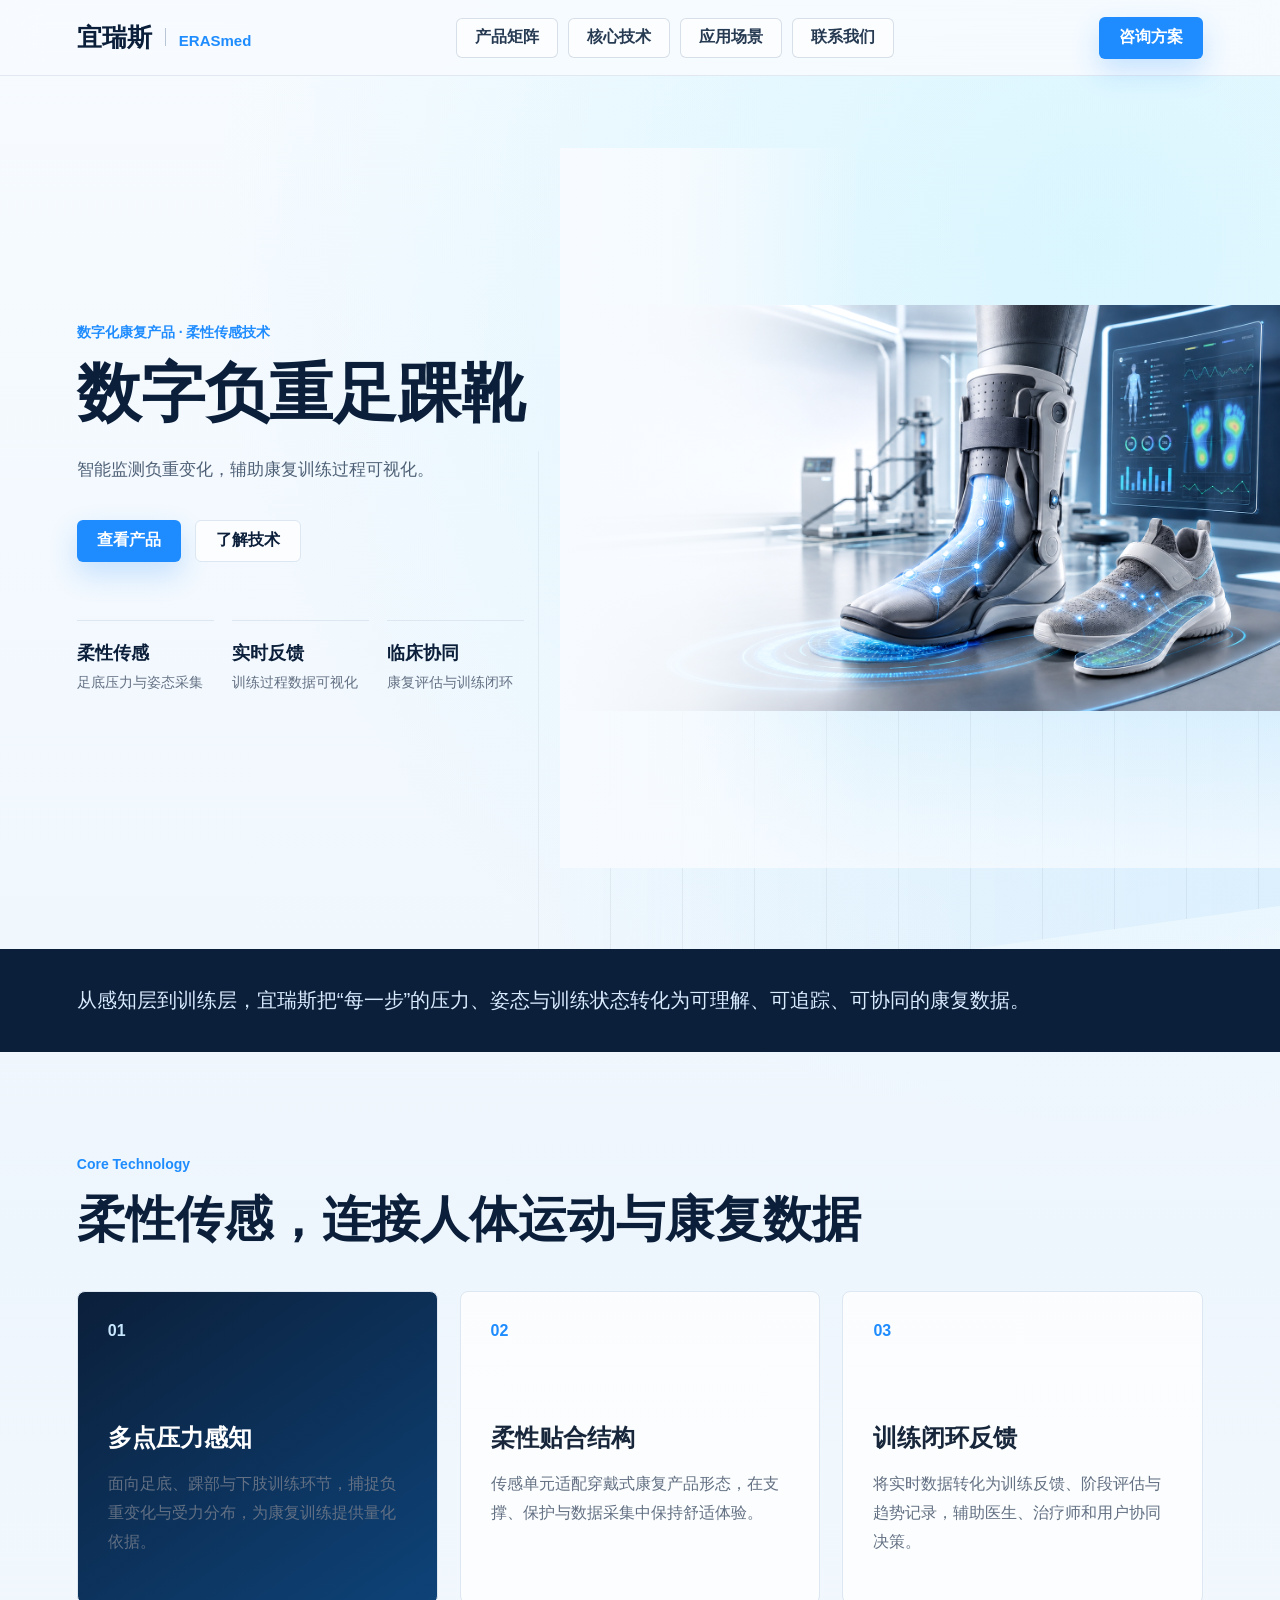
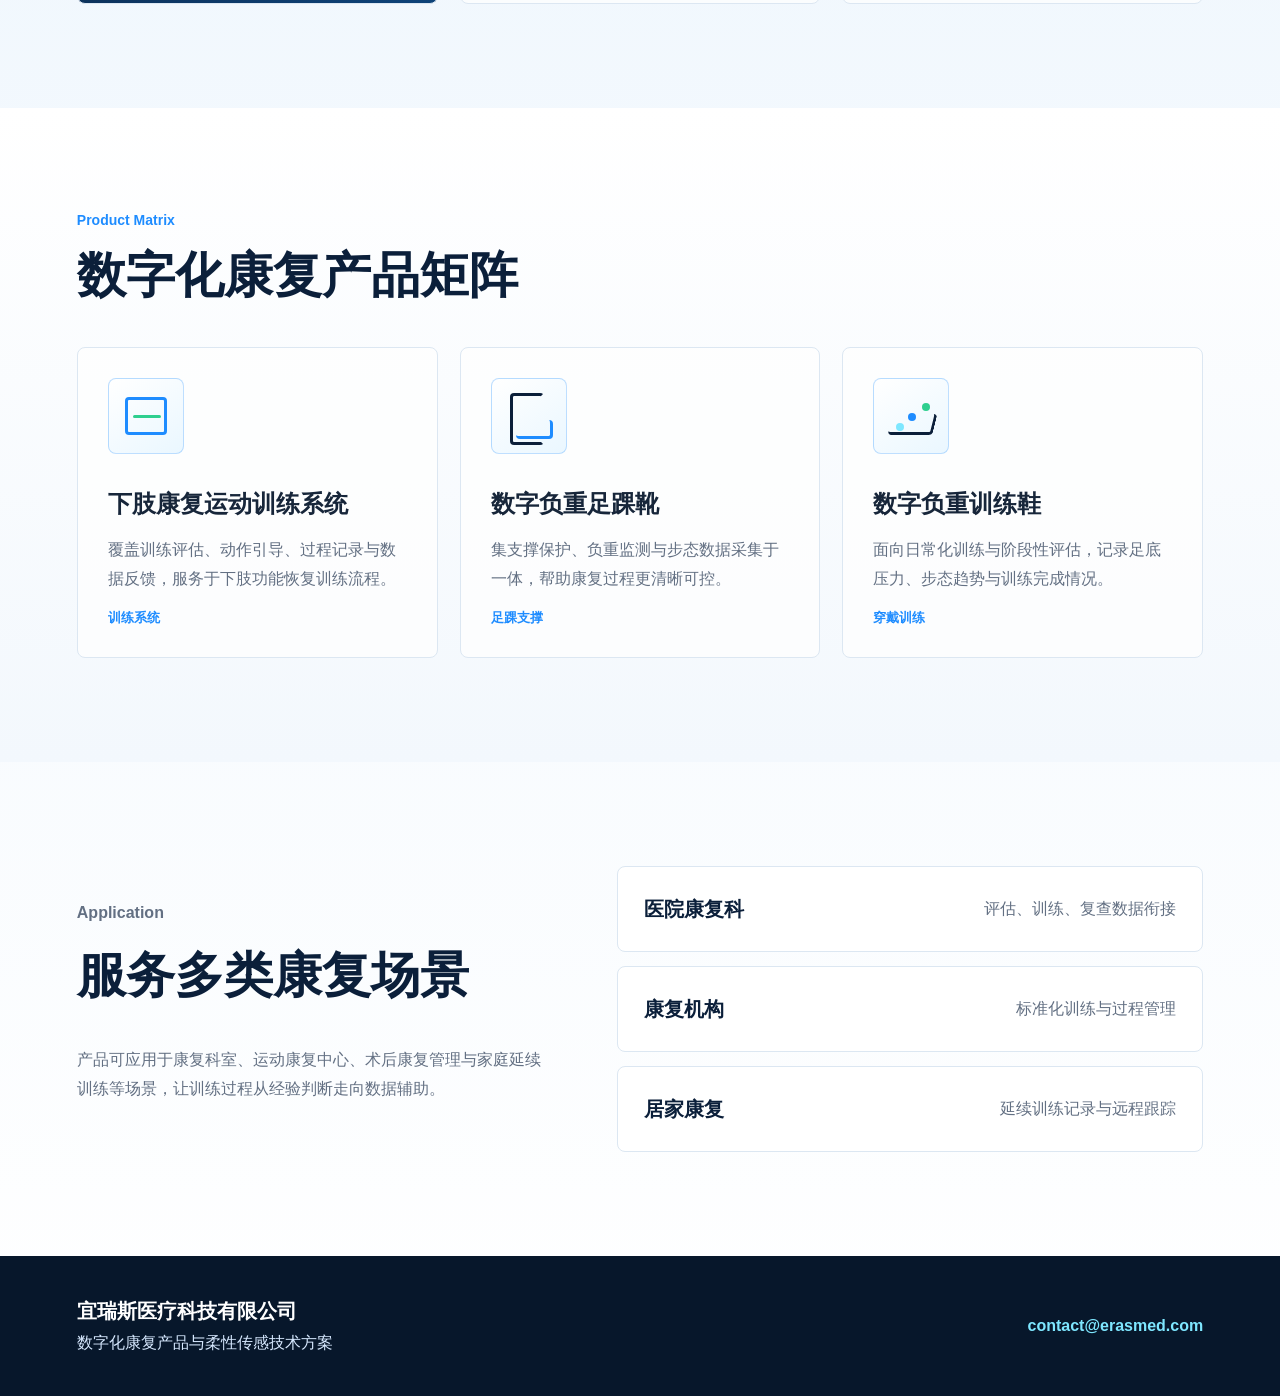
==== index.html @ c6cdb773 "Initial Yiruis website" ====
<!doctype html>
<html lang="zh-CN">
  <head>
    <meta charset="UTF-8" />
    <meta name="viewport" content="width=device-width, initial-scale=1.0" />
    <title>宜瑞斯医疗科技有限公司 | 数字化康复产品</title>
    <meta
      name="description"
      content="宜瑞斯医疗科技有限公司专注数字化康复产品，以柔性传感技术连接康复训练、负重监测与数据反馈。"
    />
    <link rel="icon" href="./assets/icon-mark.svg" />
    <link rel="stylesheet" href="./styles.css" />
  </head>
  <body>
    <header class="site-header">
      <a class="brand" href="./index.html" aria-label="宜瑞斯医疗科技有限公司">
        <span class="brand-cn">宜瑞斯</span>
        <span class="brand-divider"></span>
        <span class="brand-en">ERASmed</span>
      </a>
      <nav class="nav" aria-label="主导航">
        <a href="./products.html">产品矩阵</a>
        <a href="./technology.html">核心技术</a>
        <a href="./scenarios.html">应用场景</a>
        <a href="./contact.html">联系我们</a>
      </nav>
      <a class="header-action" href="./contact.html">咨询方案</a>
    </header>

    <main>
      <section class="hero">
        <div class="hero-copy">
          <p class="eyebrow">数字化康复产品 · 柔性传感技术</p>
          <h1>数字负重足踝靴</h1>
          <p class="hero-text">
            智能监测负重变化，辅助康复训练过程可视化。
          </p>
          <div class="hero-actions">
            <a class="primary-button" href="./products.html">查看产品</a>
            <a class="secondary-button" href="./technology.html">了解技术</a>
          </div>
          <div class="hero-metrics" aria-label="核心能力">
            <div>
              <strong>柔性传感</strong>
              <span>足底压力与姿态采集</span>
            </div>
            <div>
              <strong>实时反馈</strong>
              <span>训练过程数据可视化</span>
            </div>
            <div>
              <strong>临床协同</strong>
              <span>康复评估与训练闭环</span>
            </div>
          </div>
        </div>

        <div class="hero-visual product-hero" aria-label="数字负重足踝靴产品主图">
          <img src="./assets/product-hero.png" alt="数字负重足踝靴产品主图" />
        </div>
      </section>

      <section class="intro-band">
        <p>
          从感知层到训练层，宜瑞斯把“每一步”的压力、姿态与训练状态转化为可理解、可追踪、可协同的康复数据。
        </p>
      </section>

      <section class="section" id="technology">
        <div class="section-heading">
          <p class="eyebrow">Core Technology</p>
          <h2>柔性传感，连接人体运动与康复数据</h2>
        </div>
        <div class="tech-layout">
          <div class="tech-card primary-tech">
            <span class="card-index">01</span>
            <h3>多点压力感知</h3>
            <p>面向足底、踝部与下肢训练环节，捕捉负重变化与受力分布，为康复训练提供量化依据。</p>
          </div>
          <div class="tech-card">
            <span class="card-index">02</span>
            <h3>柔性贴合结构</h3>
            <p>传感单元适配穿戴式康复产品形态，在支撑、保护与数据采集中保持舒适体验。</p>
          </div>
          <div class="tech-card">
            <span class="card-index">03</span>
            <h3>训练闭环反馈</h3>
            <p>将实时数据转化为训练反馈、阶段评估与趋势记录，辅助医生、治疗师和用户协同决策。</p>
          </div>
        </div>
      </section>

      <section class="section products-section" id="products">
        <div class="section-heading">
          <p class="eyebrow">Product Matrix</p>
          <h2>数字化康复产品矩阵</h2>
        </div>
        <div class="product-grid">
          <article class="product-card">
            <div class="product-icon training"></div>
            <h3>下肢康复运动训练系统</h3>
            <p>覆盖训练评估、动作引导、过程记录与数据反馈，服务于下肢功能恢复训练流程。</p>
            <span>训练系统</span>
          </article>
          <article class="product-card">
            <div class="product-icon boot"></div>
            <h3>数字负重足踝靴</h3>
            <p>集支撑保护、负重监测与步态数据采集于一体，帮助康复过程更清晰可控。</p>
            <span>足踝支撑</span>
          </article>
          <article class="product-card">
            <div class="product-icon shoe"></div>
            <h3>数字负重训练鞋</h3>
            <p>面向日常化训练与阶段性评估，记录足底压力、步态趋势与训练完成情况。</p>
            <span>穿戴训练</span>
          </article>
        </div>
      </section>

      <section class="section scenarios" id="scenarios">
        <div class="scenario-copy">
          <p class="eyebrow">Application</p>
          <h2>服务多类康复场景</h2>
          <p>
            产品可应用于康复科室、运动康复中心、术后康复管理与家庭延续训练等场景，让训练过程从经验判断走向数据辅助。
          </p>
        </div>
        <div class="scenario-list">
          <div><strong>医院康复科</strong><span>评估、训练、复查数据衔接</span></div>
          <div><strong>康复机构</strong><span>标准化训练与过程管理</span></div>
          <div><strong>居家康复</strong><span>延续训练记录与远程跟踪</span></div>
        </div>
      </section>
    </main>

    <footer class="footer" id="contact">
      <div>
        <strong>宜瑞斯医疗科技有限公司</strong>
        <span>数字化康复产品与柔性传感技术方案</span>
      </div>
      <a href="mailto:contact@erasmed.com">contact@erasmed.com</a>
    </footer>
  </body>
</html>
---- styles.css ----
:root {
  --navy: #0b1f3a;
  --ink: #17263a;
  --muted: #637083;
  --blue: #1e8cff;
  --cyan: #7ee7ff;
  --green: #2ecf8f;
  --silver: #b8c5d6;
  --line: #dce7f2;
  --white: #f7fbff;
  --panel: rgba(255, 255, 255, 0.82);
}

* {
  box-sizing: border-box;
}

html {
  scroll-behavior: smooth;
  overflow-x: hidden;
}

body {
  margin: 0;
  color: var(--ink);
  background:
    radial-gradient(circle at 86% 8%, rgba(126, 231, 255, 0.24), transparent 30%),
    linear-gradient(180deg, #f7fbff 0%, #eef6fd 42%, #ffffff 100%);
  font-family:
    Inter, "HarmonyOS Sans SC", "PingFang SC", "Microsoft YaHei", Arial,
    sans-serif;
  overflow-x: hidden;
}

img {
  display: block;
  max-width: 100%;
}

a {
  color: inherit;
  text-decoration: none;
}

.site-header {
  position: sticky;
  top: 0;
  z-index: 10;
  display: flex;
  align-items: center;
  justify-content: space-between;
  min-height: 76px;
  padding: 0 6vw;
  border-bottom: 1px solid rgba(184, 197, 214, 0.34);
  background: rgba(247, 251, 255, 0.88);
  backdrop-filter: blur(18px);
}

.brand {
  display: inline-flex;
  align-items: baseline;
  gap: 13px;
  color: var(--navy);
  white-space: nowrap;
}

.brand-cn {
  font-size: 25px;
  font-weight: 800;
}

.brand-en {
  color: var(--blue);
  font-size: 15px;
  font-weight: 800;
  letter-spacing: 0;
}

.brand-divider {
  width: 1px;
  height: 18px;
  background: var(--silver);
}

.nav {
  display: flex;
  align-items: center;
  gap: 10px;
  color: #263a52;
  font-size: 16px;
  font-weight: 700;
}

.nav a {
  display: inline-flex;
  align-items: center;
  justify-content: center;
  min-height: 40px;
  padding: 0 18px;
  border: 1px solid rgba(184, 197, 214, 0.55);
  border-radius: 6px;
  background: rgba(255, 255, 255, 0.66);
  transition:
    color 0.18s ease,
    background 0.18s ease,
    border-color 0.18s ease,
    box-shadow 0.18s ease;
}

.nav a:hover {
  color: var(--blue);
  border-color: rgba(30, 140, 255, 0.42);
  background: rgba(232, 247, 255, 0.92);
  box-shadow: 0 10px 24px rgba(30, 140, 255, 0.12);
}

.nav a.active {
  color: #fff;
  border-color: var(--blue);
  background: var(--blue);
  box-shadow: 0 12px 26px rgba(30, 140, 255, 0.22);
}

.header-action,
.primary-button,
.secondary-button {
  display: inline-flex;
  align-items: center;
  justify-content: center;
  min-height: 42px;
  padding: 0 20px;
  border-radius: 6px;
  font-weight: 700;
}

.header-action,
.primary-button {
  color: #fff;
  background: var(--blue);
  box-shadow: 0 12px 28px rgba(30, 140, 255, 0.22);
}

.secondary-button {
  color: var(--navy);
  border: 1px solid var(--line);
  background: rgba(255, 255, 255, 0.72);
}

.hero {
  position: relative;
  display: grid;
  grid-template-columns: minmax(420px, 0.62fr) minmax(520px, 1fr);
  gap: 36px;
  min-height: calc(100vh - 76px);
  padding: 8vh 0 9vh 6vw;
  overflow: hidden;
}

.hero::before {
  content: "";
  position: absolute;
  inset: auto -10% 0 42%;
  height: 64%;
  background:
    linear-gradient(90deg, transparent, rgba(30, 140, 255, 0.08)),
    repeating-linear-gradient(
      90deg,
      rgba(11, 31, 58, 0.06) 0 1px,
      transparent 1px 72px
    );
  transform: skewY(-8deg);
}

.hero-copy {
  position: relative;
  z-index: 2;
  align-self: center;
  max-width: 760px;
}

.eyebrow {
  margin: 0 0 18px;
  color: var(--blue);
  font-size: 14px;
  font-weight: 800;
}

h1,
h2,
h3,
p {
  margin-top: 0;
}

h1 {
  margin-bottom: 26px;
  color: var(--navy);
  font-size: clamp(46px, 5vw, 72px);
  line-height: 1.04;
  letter-spacing: 0;
  white-space: nowrap;
}

.hero-text {
  max-width: 720px;
  color: #4e6076;
  font-size: clamp(17px, 1.35vw, 20px);
  line-height: 1.9;
  white-space: nowrap;
}

.hero-actions {
  display: flex;
  gap: 14px;
  margin-top: 34px;
}

.hero-metrics {
  display: grid;
  grid-template-columns: repeat(3, minmax(0, 1fr));
  gap: 18px;
  margin-top: 58px;
  max-width: 820px;
}

.hero-metrics div {
  padding: 20px 0 0;
  border-top: 1px solid var(--line);
}

.hero-metrics strong {
  display: block;
  margin-bottom: 8px;
  color: var(--navy);
  font-size: 18px;
}

.hero-metrics span {
  color: var(--muted);
  font-size: 14px;
}

.hero-visual {
  position: relative;
  z-index: 1;
  align-self: center;
  min-height: 620px;
}

.product-hero {
  height: min(68vw, 720px);
  min-height: 560px;
  overflow: hidden;
}

.product-hero img {
  width: 100%;
  height: 100%;
  object-fit: contain;
  object-position: center right;
  border-radius: 0;
  filter: saturate(1.02) contrast(1.02);
}

.product-hero::before {
  content: "";
  position: absolute;
  inset: 0 auto 0 -1px;
  z-index: 1;
  width: 42%;
  background: linear-gradient(90deg, #f7fbff 0%, rgba(247, 251, 255, 0.82) 44%, transparent 100%);
  pointer-events: none;
}

.product-hero::after {
  content: "";
  position: absolute;
  inset: auto 0 0 0;
  z-index: 1;
  height: 22%;
  background: linear-gradient(180deg, transparent, rgba(247, 251, 255, 0.72));
  pointer-events: none;
}

.intro-band {
  padding: 34px 6vw;
  color: #d9ebff;
  background: var(--navy);
}

.intro-band p {
  margin: 0;
  max-width: 1380px;
  font-size: clamp(20px, 1.6vw, 24px);
  line-height: 1.7;
  white-space: nowrap;
}

.section {
  padding: 104px 6vw;
}

.section-heading {
  max-width: 1120px;
  margin-bottom: 42px;
}

h2 {
  color: var(--navy);
  font-size: clamp(32px, 3.8vw, 52px);
  line-height: 1.22;
  letter-spacing: 0;
}

#technology .section-heading h2 {
  white-space: nowrap;
}

.tech-layout,
.product-grid {
  display: grid;
  grid-template-columns: repeat(3, minmax(0, 1fr));
  gap: 22px;
}

.tech-card,
.product-card {
  min-height: 300px;
  padding: 30px;
  border: 1px solid var(--line);
  border-radius: 8px;
  background: rgba(255, 255, 255, 0.74);
}

.primary-tech {
  color: #fff;
  background:
    linear-gradient(145deg, rgba(11, 31, 58, 0.96), rgba(14, 70, 126, 0.92)),
    var(--navy);
}

.card-index {
  display: block;
  margin-bottom: 82px;
  color: var(--blue);
  font-weight: 900;
}

.primary-tech .card-index,
.primary-tech p {
  color: #c8e8ff;
}

.tech-card h3,
.product-card h3 {
  margin-bottom: 16px;
  color: inherit;
  font-size: 24px;
}

.tech-card p,
.product-card p,
.scenario-copy p {
  color: var(--muted);
  font-size: 16px;
  line-height: 1.8;
}

.primary-tech h3 {
  color: #fff;
}

.products-section {
  background: linear-gradient(180deg, #ffffff 0%, #f3f8fd 100%);
}

.product-card {
  display: flex;
  flex-direction: column;
}

.product-card > span {
  margin-top: auto;
  color: var(--blue);
  font-size: 13px;
  font-weight: 800;
}

.product-icon {
  position: relative;
  width: 76px;
  height: 76px;
  margin-bottom: 34px;
  border: 1px solid rgba(30, 140, 255, 0.28);
  border-radius: 8px;
  background: linear-gradient(145deg, #fff, #eaf7ff);
}

.product-icon::before,
.product-icon::after {
  content: "";
  position: absolute;
  border-radius: 4px;
}

.training::before {
  inset: 18px 16px;
  border: 3px solid var(--blue);
}

.training::after {
  width: 28px;
  height: 3px;
  left: 24px;
  top: 36px;
  background: var(--green);
}

.boot::before {
  width: 28px;
  height: 46px;
  left: 18px;
  top: 14px;
  border: 3px solid var(--navy);
  border-right-color: transparent;
}

.boot::after {
  width: 34px;
  height: 16px;
  left: 24px;
  bottom: 14px;
  border-bottom: 3px solid var(--blue);
  border-right: 3px solid var(--blue);
}

.shoe::before {
  width: 42px;
  height: 18px;
  left: 16px;
  bottom: 18px;
  border-bottom: 3px solid var(--navy);
  border-right: 3px solid var(--navy);
  transform: skewX(-14deg);
}

.shoe::after {
  width: 8px;
  height: 8px;
  left: 48px;
  top: 24px;
  background: var(--green);
  box-shadow: -14px 10px 0 var(--blue), -26px 20px 0 var(--cyan);
}

.scenarios {
  display: grid;
  grid-template-columns: minmax(0, 0.8fr) minmax(360px, 1fr);
  gap: 72px;
  align-items: center;
}

.scenario-list {
  display: grid;
  gap: 14px;
}

.scenario-list div {
  display: flex;
  align-items: center;
  justify-content: space-between;
  gap: 20px;
  min-height: 86px;
  padding: 0 26px;
  border: 1px solid var(--line);
  border-radius: 8px;
  background: #fff;
}

.scenario-list strong {
  color: var(--navy);
  font-size: 20px;
}

.scenario-list span {
  color: var(--muted);
}

.footer {
  display: flex;
  align-items: center;
  justify-content: space-between;
  gap: 24px;
  padding: 42px 6vw;
  color: #d7e9ff;
  background: #07172b;
}

.footer strong,
.footer span {
  display: block;
}

.footer strong {
  margin-bottom: 8px;
  color: #fff;
  font-size: 20px;
}

.footer a {
  color: var(--cyan);
  font-weight: 800;
}

.page-hero {
  padding: 132px 6vw 92px;
  background:
    linear-gradient(90deg, rgba(247, 251, 255, 0.98) 0%, rgba(231, 248, 255, 0.9) 58%, rgba(247, 251, 255, 0.78) 100%),
    url("./assets/product-hero.png") center right / cover no-repeat;
}

.page-hero h1 {
  max-width: 1280px;
  font-size: clamp(42px, 4.4vw, 64px);
  white-space: nowrap;
}

.page-hero p:not(.eyebrow) {
  max-width: 1220px;
  color: #4e6076;
  font-size: clamp(17px, 1.35vw, 20px);
  line-height: 1.9;
  white-space: nowrap;
}

.split-section {
  display: grid;
  grid-template-columns: minmax(0, 0.9fr) minmax(360px, 0.7fr);
  gap: 64px;
  align-items: center;
}

.large-copy {
  max-width: 860px;
  color: var(--muted);
  font-size: 18px;
  line-height: 1.9;
}

.spec-panel {
  display: grid;
  gap: 12px;
  padding: 24px;
  border: 1px solid var(--line);
  border-radius: 8px;
  background: rgba(255, 255, 255, 0.78);
  box-shadow: 0 26px 70px rgba(11, 31, 58, 0.08);
}

.spec-panel div {
  display: flex;
  align-items: center;
  justify-content: space-between;
  gap: 18px;
  min-height: 72px;
  padding: 0 18px;
  border-radius: 6px;
  background: #f7fbff;
}

.spec-panel span,
.contact-card span {
  color: var(--muted);
  font-size: 14px;
}

.spec-panel strong {
  color: var(--navy);
}

.detail-grid,
.scenario-page-grid {
  display: grid;
  grid-template-columns: repeat(4, minmax(0, 1fr));
  gap: 22px;
}

.detail-grid article,
.scenario-page-grid article {
  min-height: 310px;
  padding: 30px;
  border: 1px solid var(--line);
  border-radius: 8px;
  background: rgba(255, 255, 255, 0.78);
}

.detail-grid h3 {
  color: var(--navy);
  font-size: 26px;
}

.detail-grid p,
.scenario-page-grid p,
.product-detail-list p,
.contact-note p {
  color: var(--muted);
  font-size: 16px;
  line-height: 1.85;
}

.product-page-hero {
  min-height: 530px;
  background:
    linear-gradient(
      90deg,
      rgba(247, 251, 255, 0.98) 0%,
      rgba(247, 251, 255, 0.96) 28%,
      rgba(247, 251, 255, 0.82) 46%,
      rgba(247, 251, 255, 0.48) 68%,
      rgba(247, 251, 255, 0.14) 100%
    ),
    url("./assets/product-hero.png") center right / contain no-repeat;
}

.product-detail-list {
  display: grid;
  gap: 18px;
}

.product-detail-list article {
  display: grid;
  grid-template-columns: minmax(260px, 0.42fr) minmax(0, 1fr);
  gap: 34px;
  align-items: start;
  padding: 34px;
  border: 1px solid var(--line);
  border-radius: 8px;
  background: rgba(255, 255, 255, 0.82);
}

.product-media {
  display: grid;
  place-items: center;
  min-height: 280px;
  overflow: hidden;
  border-radius: 8px;
  background:
    radial-gradient(circle at 72% 18%, rgba(126, 231, 255, 0.16), transparent 36%),
    linear-gradient(145deg, rgba(255, 255, 255, 0.64), rgba(237, 248, 255, 0.62));
  box-shadow: inset 0 0 0 1px rgba(220, 231, 242, 0.46);
}

.product-media img {
  width: 100%;
  height: 280px;
  object-fit: cover;
  object-position: center;
  padding: 0;
  mix-blend-mode: multiply;
}

.product-detail-list article:first-child .product-media img {
  object-fit: cover;
  padding: 0;
  mix-blend-mode: multiply;
}

.product-detail-list article:nth-child(2) .product-media img,
.product-detail-list article:nth-child(3) .product-media img {
  filter: saturate(1.02) contrast(0.98);
}

.product-detail-list h2 {
  margin-bottom: 12px;
  font-size: clamp(28px, 3vw, 42px);
  white-space: nowrap;
}

.scenario-page-grid article {
  position: relative;
  overflow: hidden;
}

.scenario-page-grid article::after {
  content: "";
  position: absolute;
  right: -42px;
  bottom: -42px;
  width: 138px;
  height: 138px;
  border: 1px solid rgba(30, 140, 255, 0.22);
  border-radius: 50%;
}

.scenario-page-grid h2 {
  font-size: clamp(28px, 3vw, 40px);
  white-space: nowrap;
}

.contact-hero {
  background:
    linear-gradient(90deg, rgba(247, 251, 255, 0.98) 0%, rgba(232, 248, 255, 0.94) 100%);
}

.contact-layout {
  display: grid;
  grid-template-columns: minmax(260px, 0.6fr) minmax(260px, 0.8fr);
  gap: 20px;
}

.contact-card,
.contact-note {
  padding: 30px;
  border: 1px solid var(--line);
  border-radius: 8px;
  background: rgba(255, 255, 255, 0.82);
}

.contact-card {
  min-height: 160px;
}

.contact-card a,
.contact-card strong {
  display: block;
  margin-top: 18px;
  color: var(--navy);
  font-size: 24px;
  font-weight: 800;
}

.contact-note {
  grid-column: 1 / -1;
  color: var(--navy);
  background: linear-gradient(135deg, rgba(11, 31, 58, 0.96), rgba(15, 79, 140, 0.92));
}

.contact-note h2,
.contact-note p {
  color: #fff;
}

.contact-note h2 {
  white-space: nowrap;
}

.contact-note p {
  max-width: 860px;
  color: #c8e8ff;
}

@media (max-width: 980px) {
  .site-header {
    align-items: flex-start;
    flex-direction: column;
    gap: 16px;
    padding: 18px 5vw;
    overflow: hidden;
  }

  .nav {
    width: 100%;
    gap: 18px;
    flex-wrap: nowrap;
    overflow-x: auto;
    padding-bottom: 4px;
  }

  .nav a {
    flex: 0 0 auto;
    white-space: nowrap;
  }

  .header-action {
    display: none;
  }

  .hero,
  .scenarios {
    grid-template-columns: 1fr;
  }

  .hero {
    min-height: auto;
    padding: 66px 5vw 72px;
  }

  .hero-visual {
    min-height: 0;
  }

  .product-hero {
    height: 56vw;
    min-height: 380px;
    border-radius: 8px;
  }

  .tech-layout,
  .product-grid,
  .hero-metrics,
  .detail-grid,
  .scenario-page-grid,
  .split-section,
  .contact-layout {
    grid-template-columns: 1fr;
  }

  .product-detail-list article {
    grid-template-columns: 1fr;
  }

  .page-hero,
  .product-page-hero {
    min-height: auto;
    padding: 76px 5vw 64px;
    background:
      linear-gradient(90deg, rgba(247, 251, 255, 0.98) 0%, rgba(232, 248, 255, 0.9) 100%),
      url("./assets/product-hero.png") center right / cover no-repeat;
  }

  .page-hero h1 {
    max-width: 100%;
    font-size: clamp(34px, 8.8vw, 46px);
    line-height: 1.16;
    white-space: normal;
    overflow-wrap: anywhere;
  }

  .page-hero p:not(.eyebrow) {
    max-width: 100%;
    font-size: 16px;
    white-space: normal;
  }

  .product-media {
    min-height: 240px;
  }

  .product-media img,
  .product-detail-list article:first-child .product-media img {
    height: 240px;
    object-fit: contain;
  }

  .contact-note {
    grid-column: auto;
  }

  #technology .section-heading h2 {
    white-space: normal;
  }

  .page-hero h1,
  .product-detail-list h2,
  .scenario-page-grid h2,
  .contact-note h2 {
    white-space: normal;
  }
}

@media (max-width: 620px) {
  .brand-cn {
    font-size: 22px;
  }

  .hero-text {
    font-size: 17px;
    white-space: normal;
  }

  .nav {
    gap: 8px;
    max-width: 100%;
  }

  .nav a {
    min-height: 36px;
    padding: 0 10px;
    font-size: 14px;
  }

  .page-hero h1 {
    font-size: clamp(28px, 7.4vw, 34px);
    max-width: calc(100vw - 10vw);
  }

  .page-hero p:not(.eyebrow) {
    max-width: calc(100vw - 10vw);
  }

  .page-hero p:not(.eyebrow) {
    white-space: normal;
  }

  .hero-actions {
    flex-direction: column;
  }

  .hero-visual {
    min-height: 0;
  }

  .product-hero {
    height: 72vw;
    min-height: 300px;
  }

  .intro-band p {
    font-size: 20px;
    white-space: normal;
  }

  .section {
    padding: 72px 5vw;
  }

  .scenario-list div,
  .footer {
    align-items: flex-start;
    flex-direction: column;
  }
}
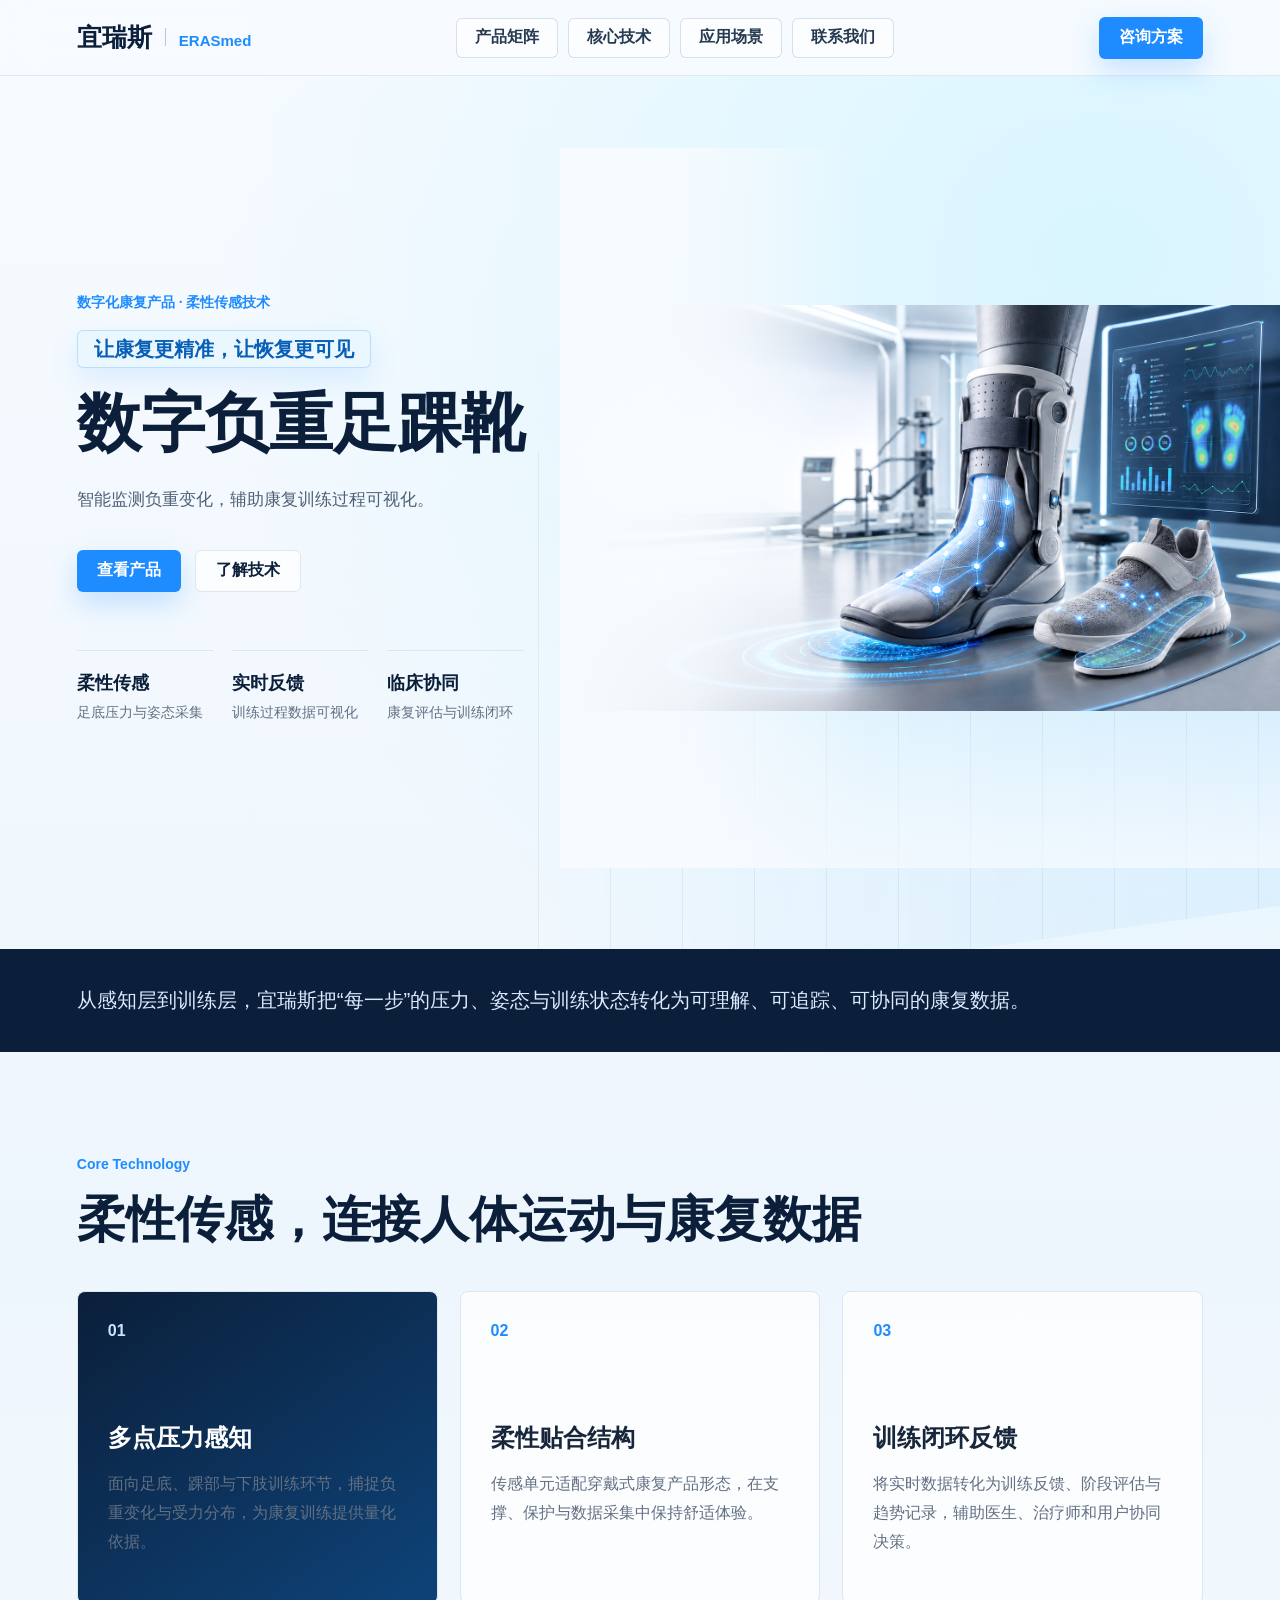
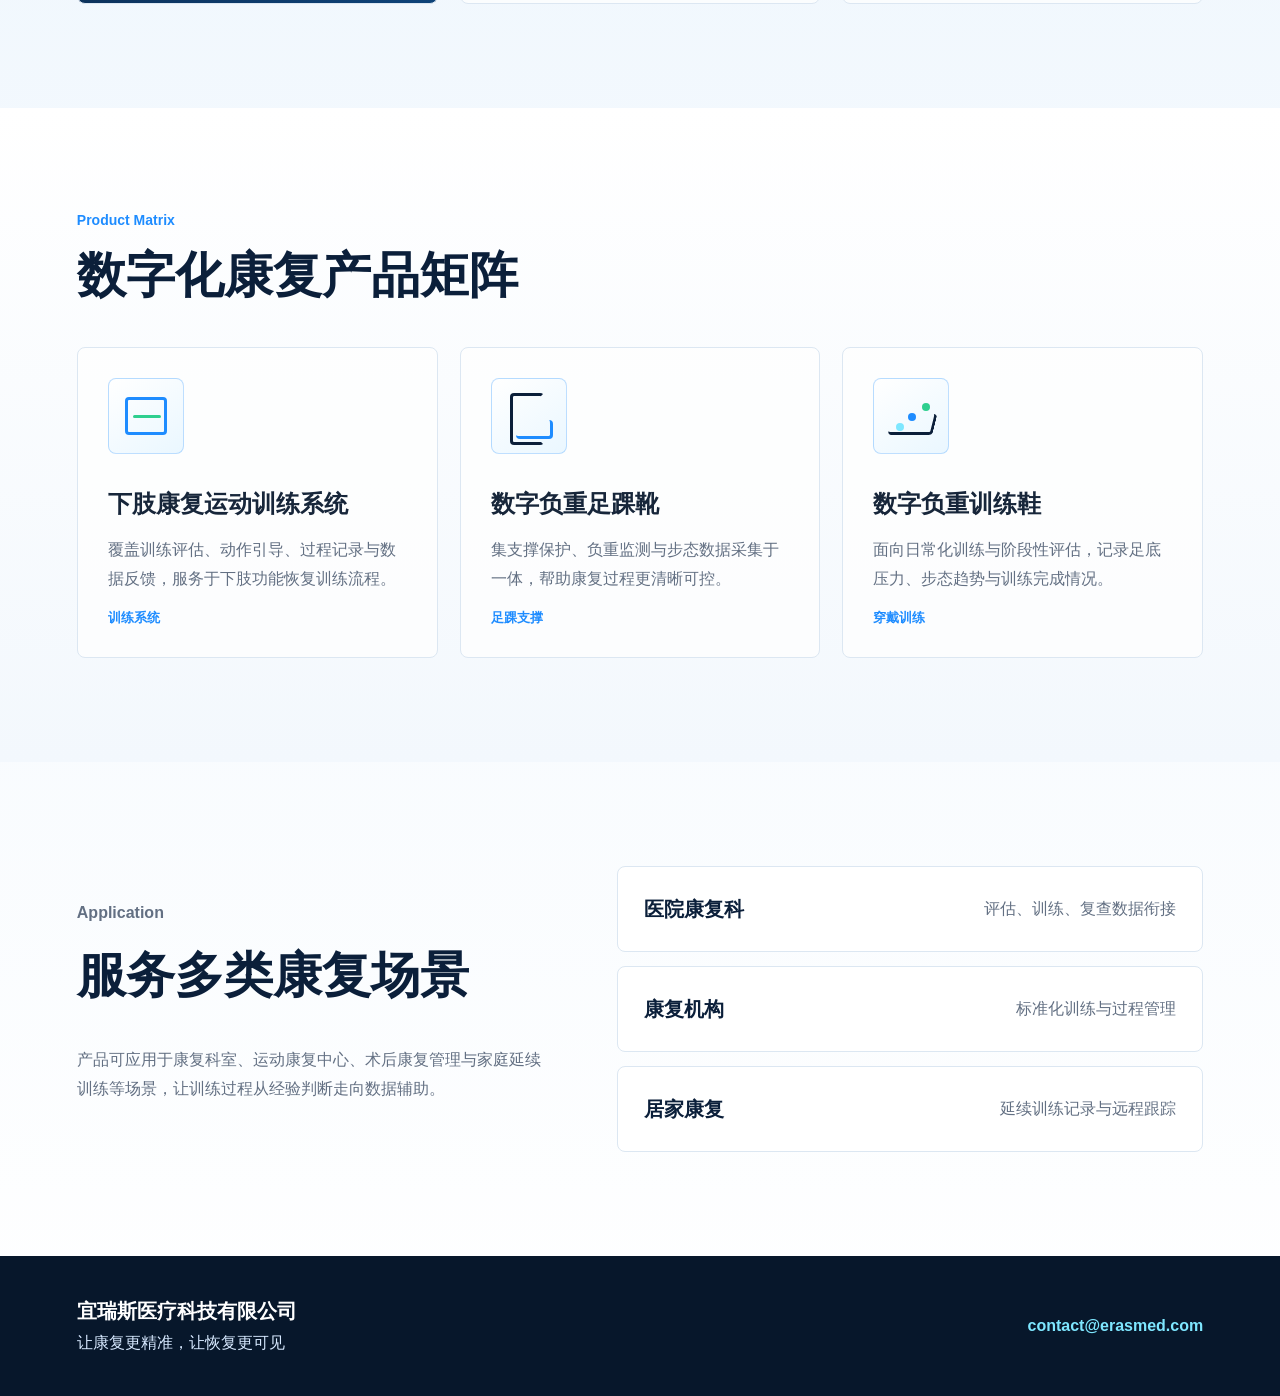
==== commit 25c49e8b: "Add company slogan" ====
--- a/index.html
+++ b/index.html
@@ -31,6 +31,7 @@
       <section class="hero">
         <div class="hero-copy">
           <p class="eyebrow">数字化康复产品 · 柔性传感技术</p>
+          <p class="hero-slogan">让康复更精准，让恢复更可见</p>
           <h1>数字负重足踝靴</h1>
           <p class="hero-text">
             智能监测负重变化，辅助康复训练过程可视化。
@@ -136,7 +137,7 @@
     <footer class="footer" id="contact">
       <div>
         <strong>宜瑞斯医疗科技有限公司</strong>
-        <span>数字化康复产品与柔性传感技术方案</span>
+        <span>让康复更精准，让恢复更可见</span>
       </div>
       <a href="mailto:contact@erasmed.com">contact@erasmed.com</a>
     </footer>
--- a/styles.css
+++ b/styles.css
@@ -185,6 +185,23 @@
   font-weight: 800;
 }
 
+.hero-slogan {
+  display: inline-flex;
+  align-items: center;
+  min-height: 38px;
+  margin: 0 0 22px;
+  padding: 0 16px;
+  color: #075fb7;
+  border: 1px solid rgba(30, 140, 255, 0.24);
+  border-radius: 6px;
+  background: rgba(232, 247, 255, 0.78);
+  box-shadow: 0 12px 30px rgba(30, 140, 255, 0.12);
+  font-size: clamp(18px, 1.55vw, 24px);
+  font-weight: 800;
+  line-height: 1.25;
+  white-space: nowrap;
+}
+
 h1,
 h2,
 h3,
@@ -868,6 +885,11 @@
     white-space: normal;
   }
 
+  .hero-slogan {
+    max-width: calc(100vw - 10vw);
+    white-space: normal;
+  }
+
   .nav {
     gap: 8px;
     max-width: 100%;
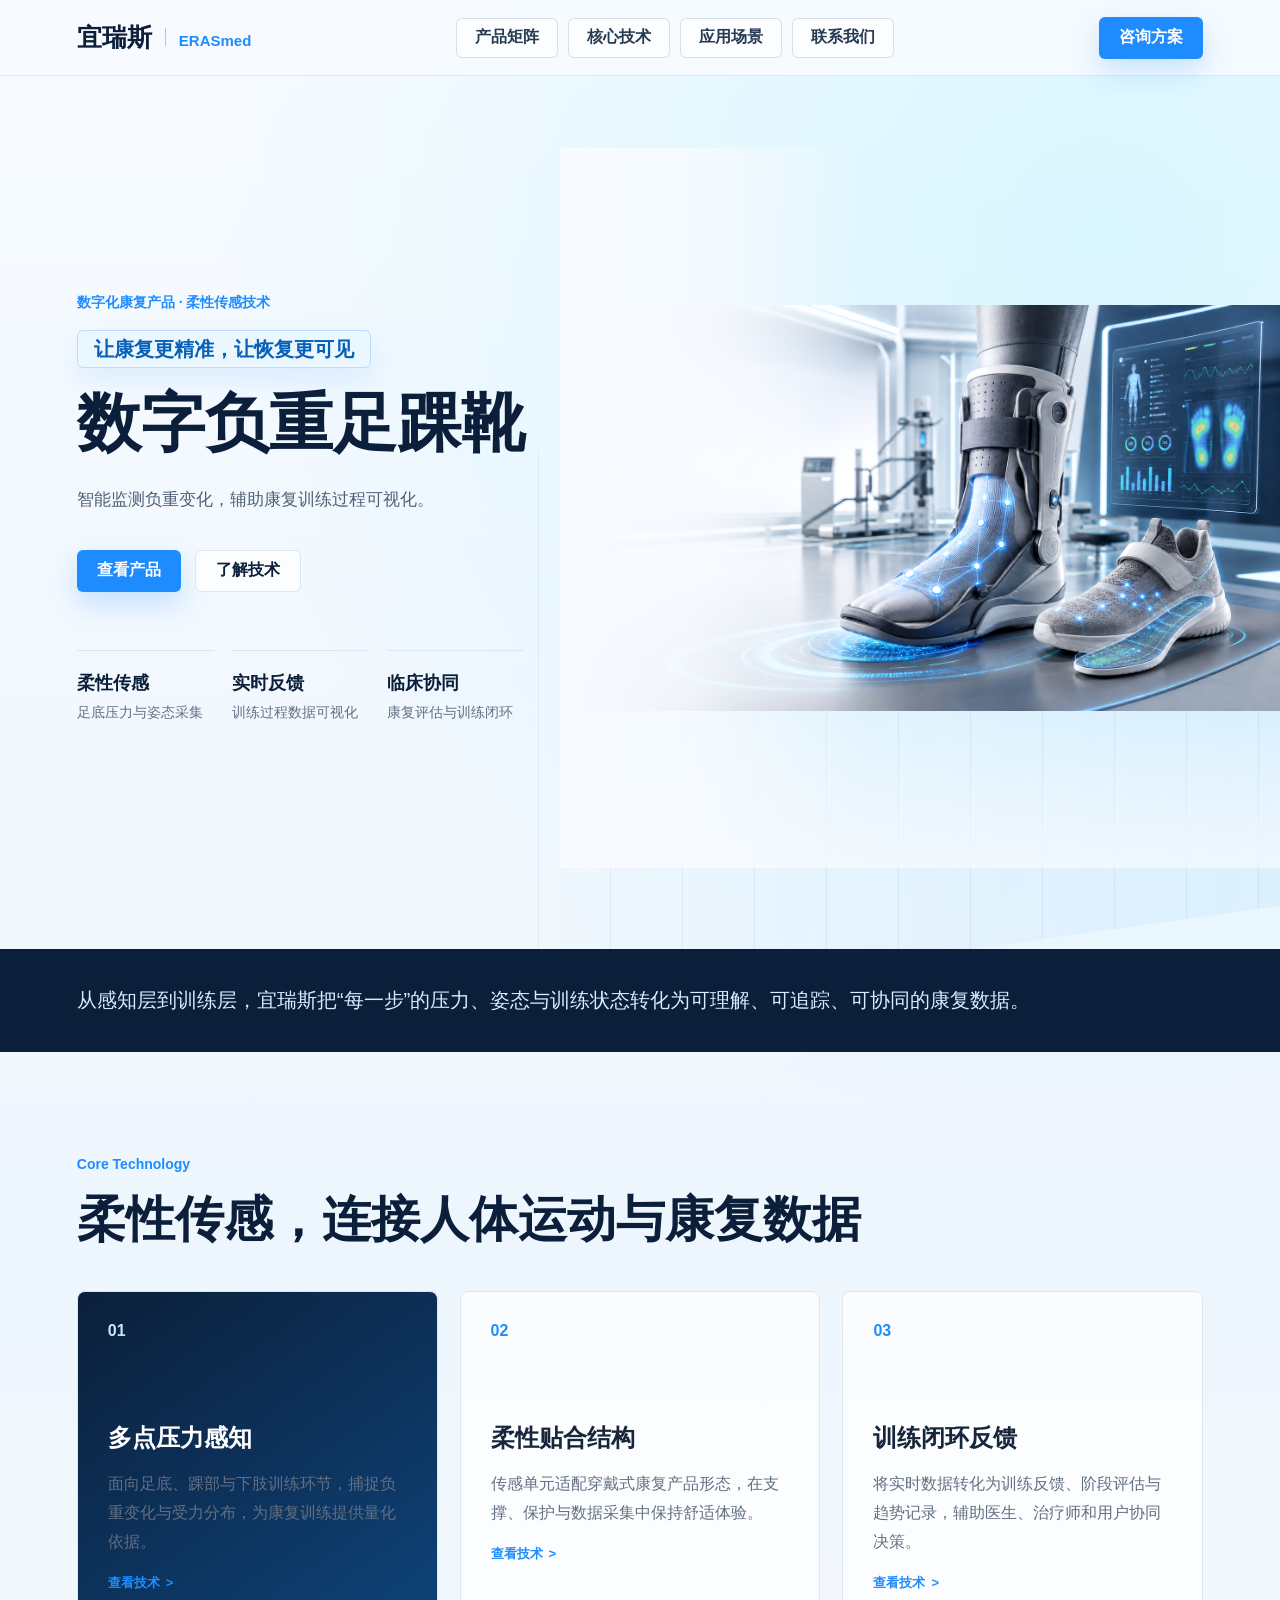
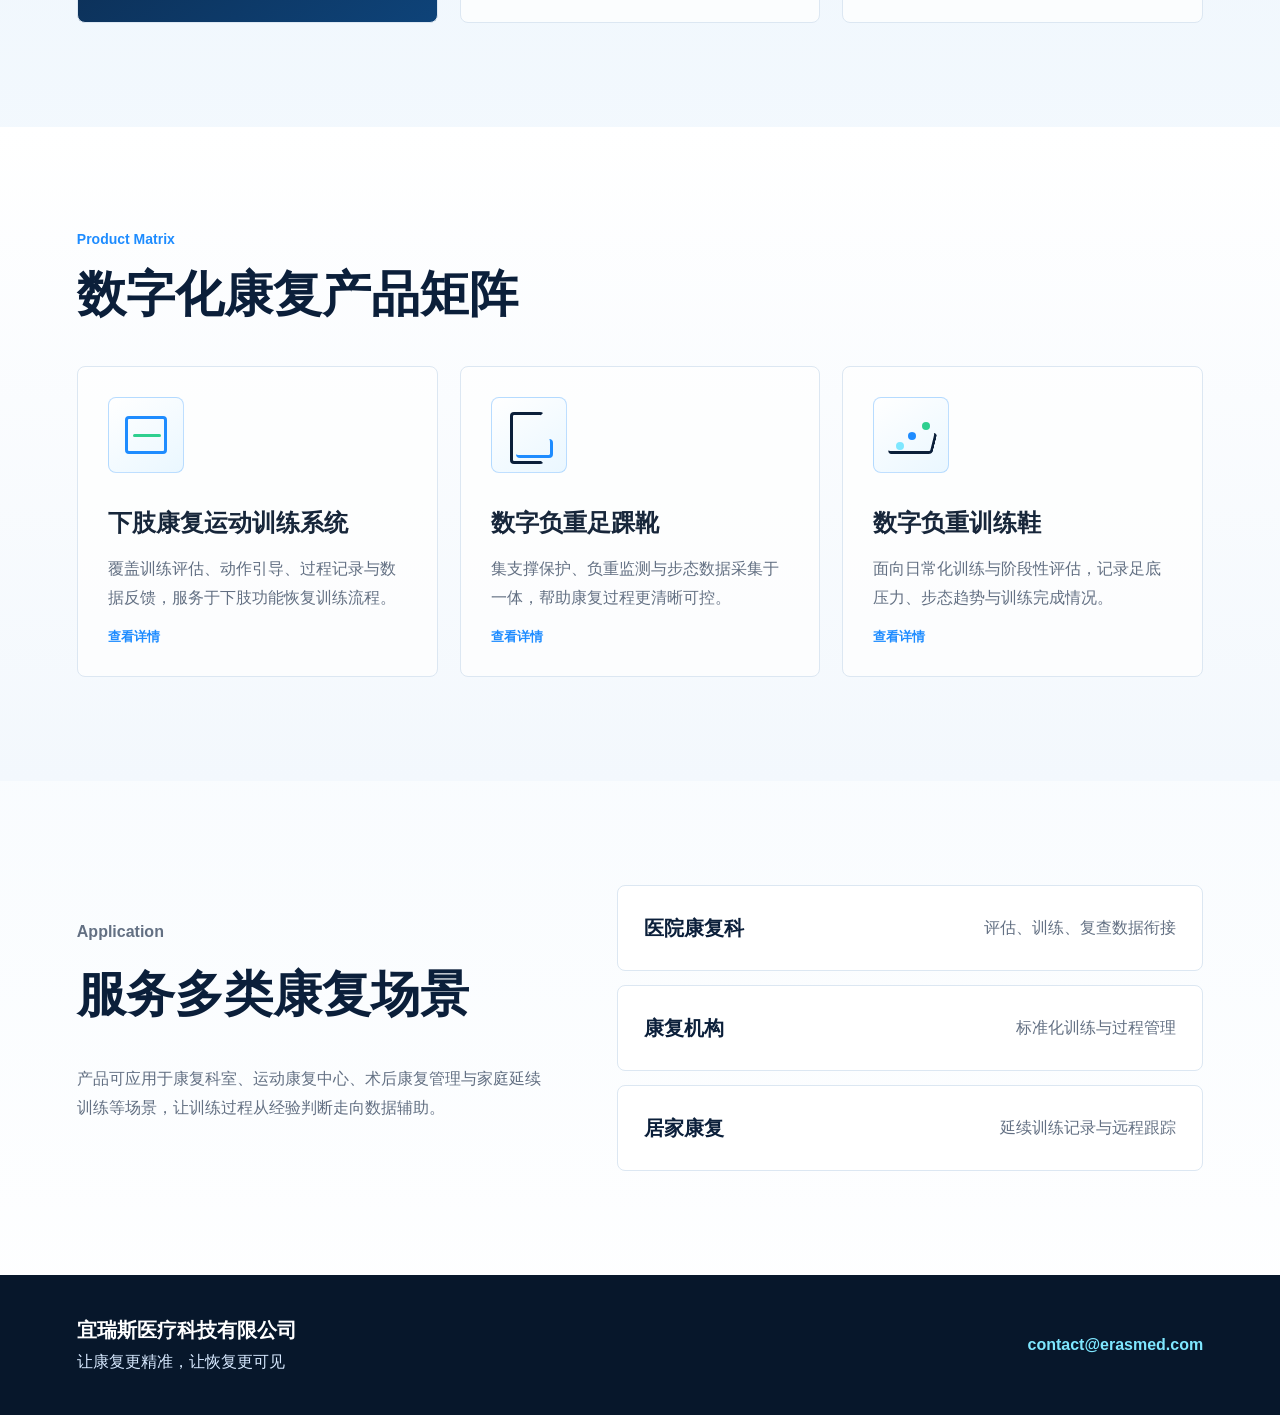
==== commit 94dc2a5a: "Improve website navigation flow" ====
--- a/index.html
+++ b/index.html
@@ -73,21 +73,24 @@
           <h2>柔性传感，连接人体运动与康复数据</h2>
         </div>
         <div class="tech-layout">
-          <div class="tech-card primary-tech">
+          <a class="tech-card primary-tech action-card" href="./technology.html#sensor-layer">
             <span class="card-index">01</span>
             <h3>多点压力感知</h3>
             <p>面向足底、踝部与下肢训练环节，捕捉负重变化与受力分布，为康复训练提供量化依据。</p>
-          </div>
-          <div class="tech-card">
+            <span class="card-link">查看技术</span>
+          </a>
+          <a class="tech-card action-card" href="./technology.html#sensor-layer">
             <span class="card-index">02</span>
             <h3>柔性贴合结构</h3>
             <p>传感单元适配穿戴式康复产品形态，在支撑、保护与数据采集中保持舒适体验。</p>
-          </div>
-          <div class="tech-card">
+            <span class="card-link">查看技术</span>
+          </a>
+          <a class="tech-card action-card" href="./technology.html#closed-loop">
             <span class="card-index">03</span>
             <h3>训练闭环反馈</h3>
             <p>将实时数据转化为训练反馈、阶段评估与趋势记录，辅助医生、治疗师和用户协同决策。</p>
-          </div>
+            <span class="card-link">查看技术</span>
+          </a>
         </div>
       </section>
 
@@ -97,24 +100,24 @@
           <h2>数字化康复产品矩阵</h2>
         </div>
         <div class="product-grid">
-          <article class="product-card">
+          <a class="product-card action-card" href="./products.html#training-system">
             <div class="product-icon training"></div>
             <h3>下肢康复运动训练系统</h3>
             <p>覆盖训练评估、动作引导、过程记录与数据反馈，服务于下肢功能恢复训练流程。</p>
-            <span>训练系统</span>
-          </article>
-          <article class="product-card">
+            <span>查看详情</span>
+          </a>
+          <a class="product-card action-card" href="./products.html#ankle-boot">
             <div class="product-icon boot"></div>
             <h3>数字负重足踝靴</h3>
             <p>集支撑保护、负重监测与步态数据采集于一体，帮助康复过程更清晰可控。</p>
-            <span>足踝支撑</span>
-          </article>
-          <article class="product-card">
+            <span>查看详情</span>
+          </a>
+          <a class="product-card action-card" href="./products.html#training-shoe">
             <div class="product-icon shoe"></div>
             <h3>数字负重训练鞋</h3>
             <p>面向日常化训练与阶段性评估，记录足底压力、步态趋势与训练完成情况。</p>
-            <span>穿戴训练</span>
-          </article>
+            <span>查看详情</span>
+          </a>
         </div>
       </section>
 
@@ -127,9 +130,9 @@
           </p>
         </div>
         <div class="scenario-list">
-          <div><strong>医院康复科</strong><span>评估、训练、复查数据衔接</span></div>
-          <div><strong>康复机构</strong><span>标准化训练与过程管理</span></div>
-          <div><strong>居家康复</strong><span>延续训练记录与远程跟踪</span></div>
+          <a href="./scenarios.html#hospital"><strong>医院康复科</strong><span>评估、训练、复查数据衔接</span></a>
+          <a href="./scenarios.html#rehab-center"><strong>康复机构</strong><span>标准化训练与过程管理</span></a>
+          <a href="./scenarios.html#home-rehab"><strong>居家康复</strong><span>延续训练记录与远程跟踪</span></a>
         </div>
       </section>
     </main>
--- a/styles.css
+++ b/styles.css
@@ -349,10 +349,37 @@
   background: rgba(255, 255, 255, 0.74);
 }
 
+.action-card,
+.detail-grid a,
+.scenario-list a,
+.scenario-page-grid article {
+  transition:
+    transform 0.18s ease,
+    border-color 0.18s ease,
+    box-shadow 0.18s ease,
+    background 0.18s ease;
+}
+
+.action-card:hover,
+.detail-grid a:hover,
+.scenario-list a:hover,
+.scenario-page-grid article:hover {
+  transform: translateY(-3px);
+  border-color: rgba(30, 140, 255, 0.38);
+  background: rgba(255, 255, 255, 0.9);
+  box-shadow: 0 18px 42px rgba(30, 140, 255, 0.12);
+}
+
 .primary-tech {
   color: #fff;
   background:
     linear-gradient(145deg, rgba(11, 31, 58, 0.96), rgba(14, 70, 126, 0.92)),
+    var(--navy);
+}
+
+.primary-tech:hover {
+  background:
+    linear-gradient(145deg, rgba(11, 31, 58, 0.98), rgba(14, 70, 126, 0.94)),
     var(--navy);
 }
 
@@ -396,11 +423,22 @@
   flex-direction: column;
 }
 
-.product-card > span {
+.product-card > span,
+.card-link {
   margin-top: auto;
   color: var(--blue);
   font-size: 13px;
   font-weight: 800;
+}
+
+.card-link {
+  display: inline-flex;
+  align-items: center;
+  gap: 6px;
+}
+
+.card-link::after {
+  content: ">";
 }
 
 .product-icon {
@@ -482,7 +520,7 @@
   gap: 14px;
 }
 
-.scenario-list div {
+.scenario-list a {
   display: flex;
   align-items: center;
   justify-content: space-between;
@@ -603,12 +641,18 @@
 }
 
 .detail-grid article,
+.detail-grid a,
 .scenario-page-grid article {
   min-height: 310px;
   padding: 30px;
   border: 1px solid var(--line);
   border-radius: 8px;
   background: rgba(255, 255, 255, 0.78);
+}
+
+.detail-grid a {
+  display: flex;
+  flex-direction: column;
 }
 
 .detail-grid h3 {
@@ -693,9 +737,49 @@
   white-space: nowrap;
 }
 
+.inline-actions {
+  display: flex;
+  flex-wrap: wrap;
+  gap: 12px;
+  margin-top: 24px;
+}
+
+.cta-strip {
+  display: flex;
+  align-items: center;
+  justify-content: space-between;
+  gap: 28px;
+  margin: 0 6vw 92px;
+  padding: 34px;
+  border: 1px solid rgba(30, 140, 255, 0.18);
+  border-radius: 8px;
+  background:
+    radial-gradient(circle at 90% 20%, rgba(126, 231, 255, 0.18), transparent 30%),
+    rgba(255, 255, 255, 0.84);
+  box-shadow: 0 22px 60px rgba(11, 31, 58, 0.08);
+}
+
+.cta-strip h2 {
+  margin-bottom: 10px;
+  font-size: clamp(28px, 3vw, 42px);
+}
+
+.cta-strip p:not(.eyebrow) {
+  margin-bottom: 0;
+  color: var(--muted);
+  font-size: 17px;
+  line-height: 1.75;
+}
+
 .scenario-page-grid article {
   position: relative;
   overflow: hidden;
+}
+
+.scenario-page-grid .card-link {
+  position: relative;
+  z-index: 1;
+  margin-top: 24px;
 }
 
 .scenario-page-grid article::after {
@@ -826,6 +910,13 @@
     grid-template-columns: 1fr;
   }
 
+  .cta-strip {
+    align-items: flex-start;
+    flex-direction: column;
+    margin-right: 5vw;
+    margin-left: 5vw;
+  }
+
   .page-hero,
   .product-page-hero {
     min-height: auto;
@@ -918,6 +1009,15 @@
     flex-direction: column;
   }
 
+  .inline-actions {
+    flex-direction: column;
+  }
+
+  .inline-actions a,
+  .cta-strip a {
+    width: 100%;
+  }
+
   .hero-visual {
     min-height: 0;
   }
@@ -936,7 +1036,7 @@
     padding: 72px 5vw;
   }
 
-  .scenario-list div,
+  .scenario-list a,
   .footer {
     align-items: flex-start;
     flex-direction: column;
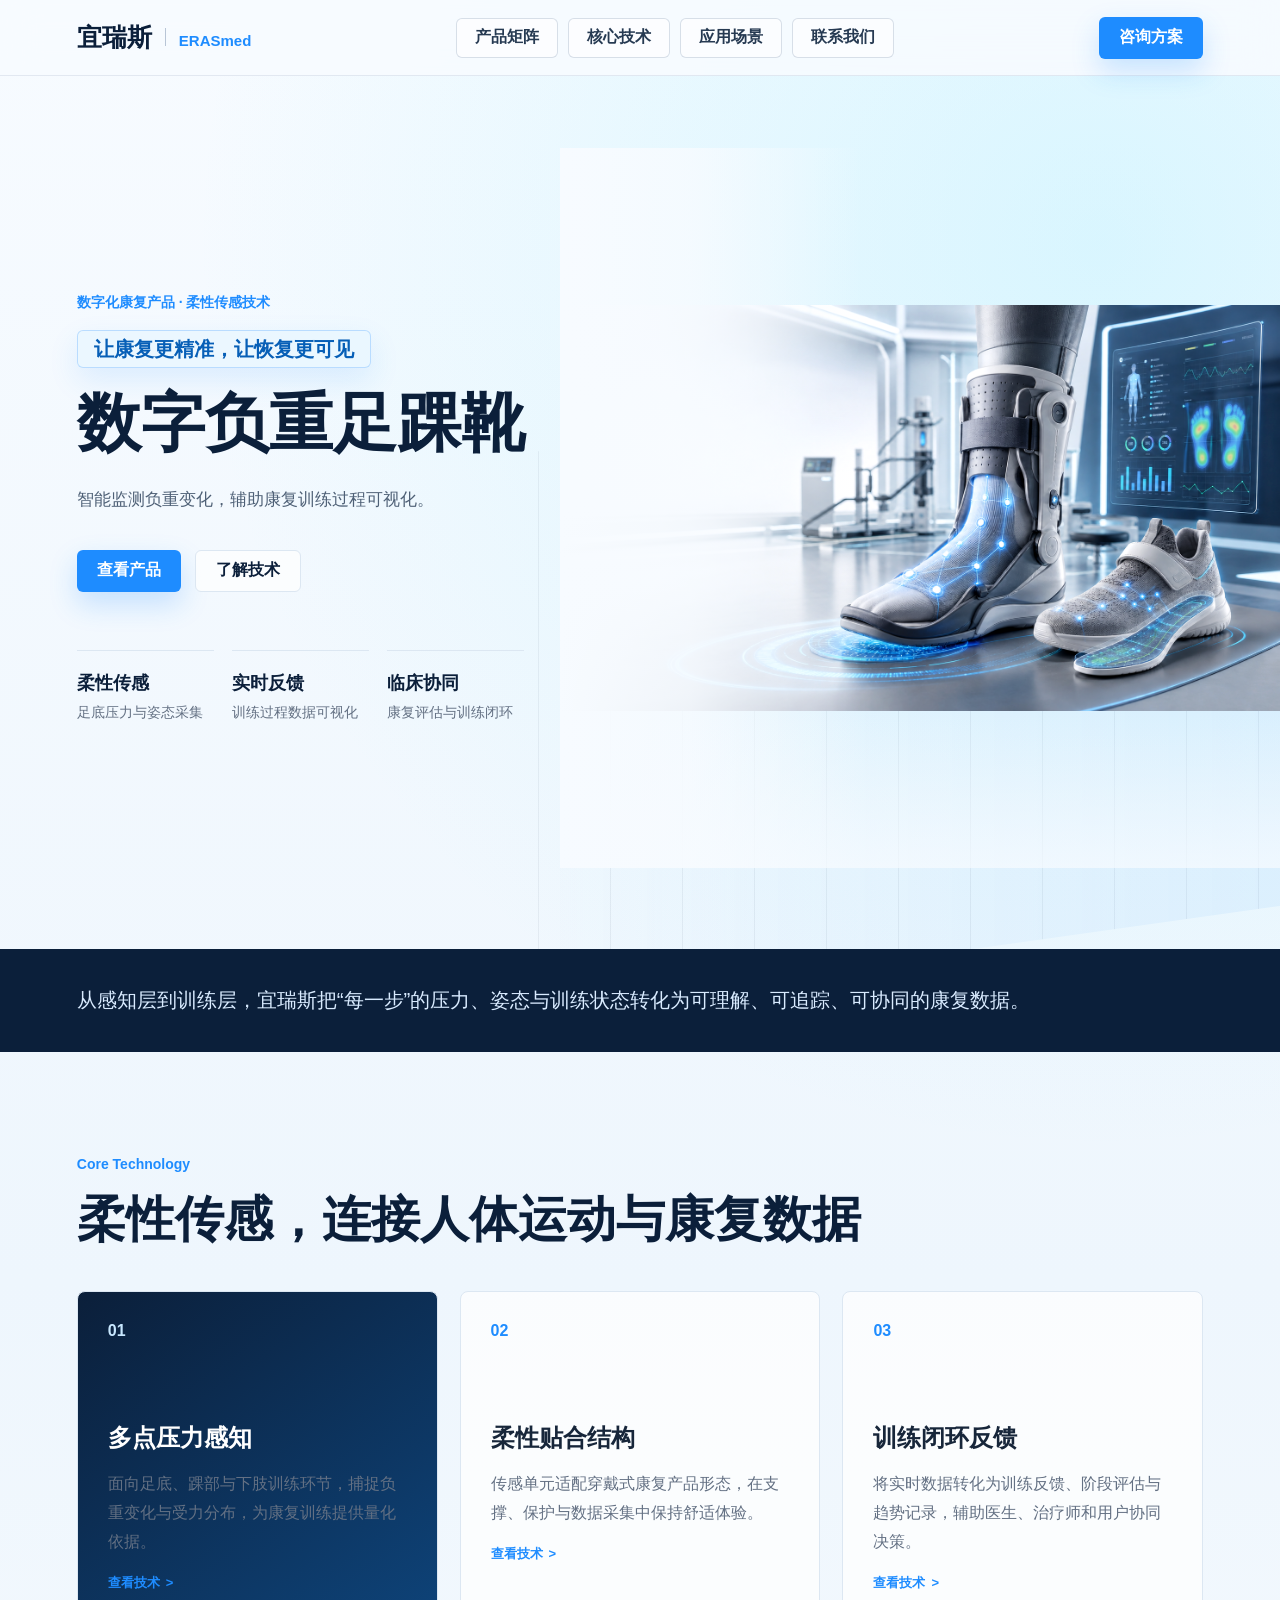
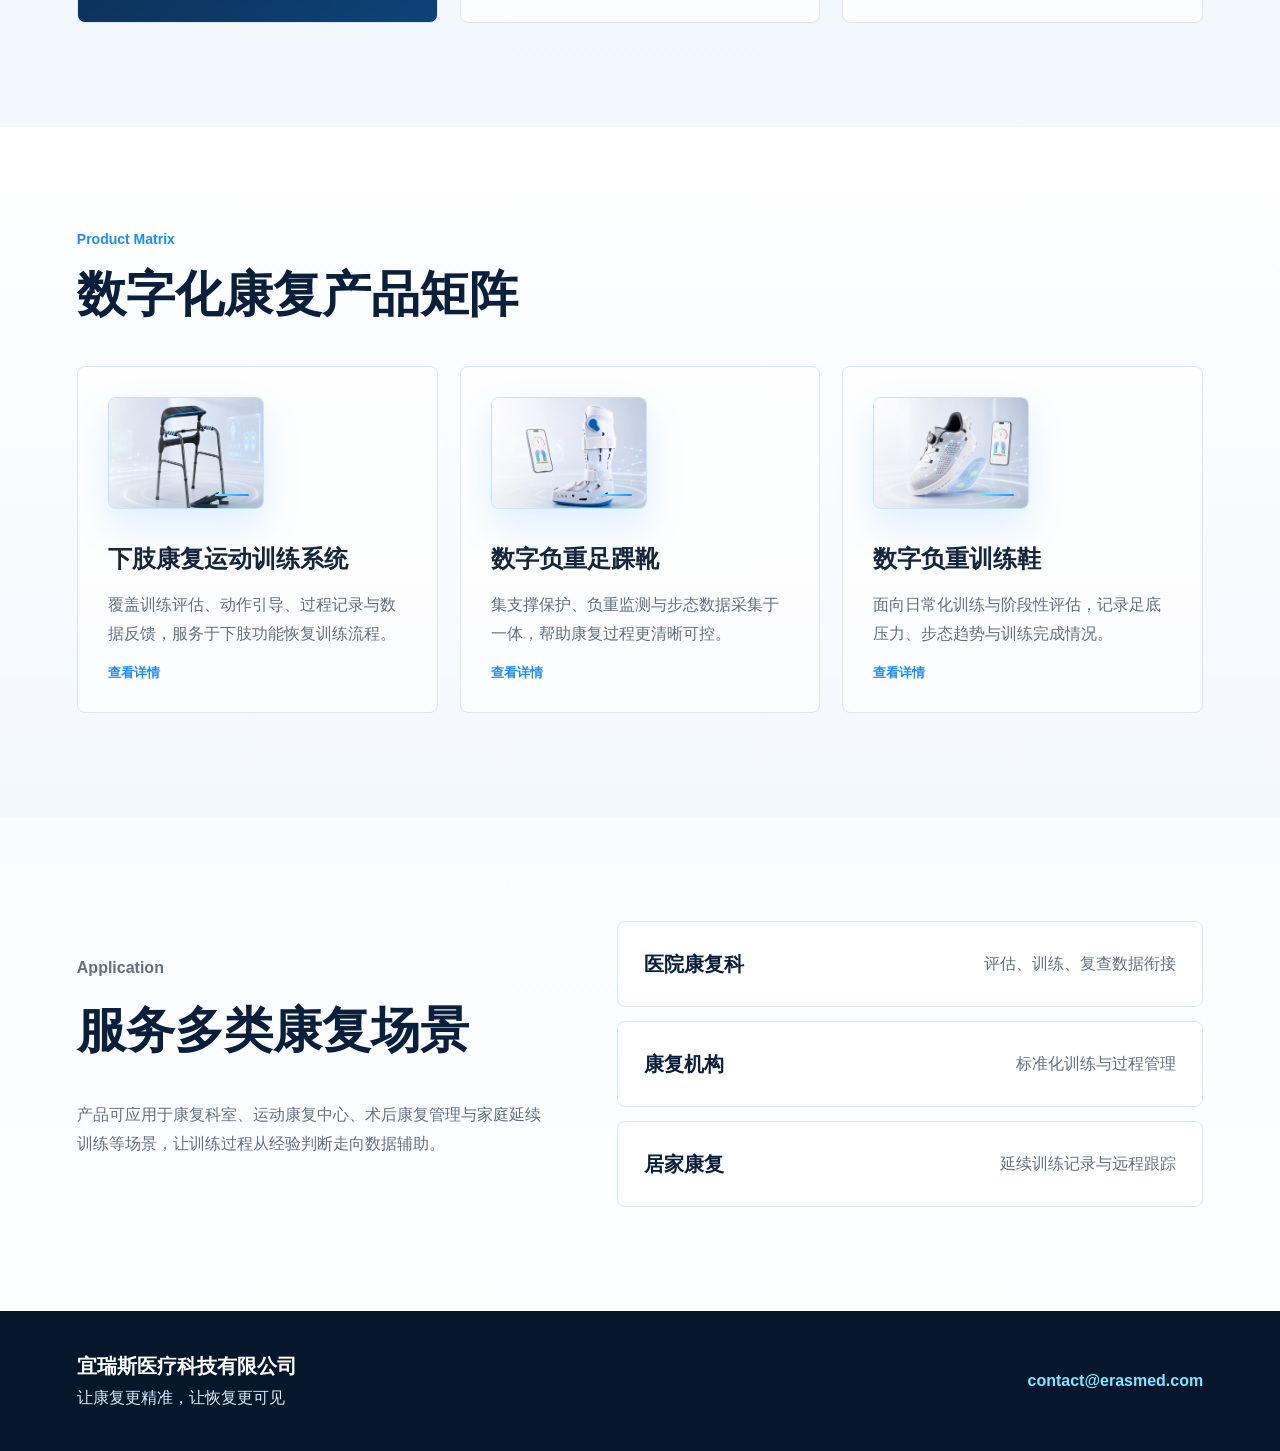
==== commit 9af8d94f: "Upgrade product card visuals" ====
--- a/index.html
+++ b/index.html
@@ -101,19 +101,25 @@
         </div>
         <div class="product-grid">
           <a class="product-card action-card" href="./products.html#training-system">
-            <div class="product-icon training"></div>
+            <div class="product-icon product-thumb training">
+              <img src="./assets/training-system-wide.png" alt="下肢康复运动训练系统" />
+            </div>
             <h3>下肢康复运动训练系统</h3>
             <p>覆盖训练评估、动作引导、过程记录与数据反馈，服务于下肢功能恢复训练流程。</p>
             <span>查看详情</span>
           </a>
           <a class="product-card action-card" href="./products.html#ankle-boot">
-            <div class="product-icon boot"></div>
+            <div class="product-icon product-thumb boot">
+              <img src="./assets/weight-bearing-ankle-boot.png" alt="数字负重足踝靴" />
+            </div>
             <h3>数字负重足踝靴</h3>
             <p>集支撑保护、负重监测与步态数据采集于一体，帮助康复过程更清晰可控。</p>
             <span>查看详情</span>
           </a>
           <a class="product-card action-card" href="./products.html#training-shoe">
-            <div class="product-icon shoe"></div>
+            <div class="product-icon product-thumb shoe">
+              <img src="./assets/weight-training-shoe.png" alt="数字负重训练鞋" />
+            </div>
             <h3>数字负重训练鞋</h3>
             <p>面向日常化训练与阶段性评估，记录足底压力、步态趋势与训练完成情况。</p>
             <span>查看详情</span>
--- a/styles.css
+++ b/styles.css
@@ -443,69 +443,68 @@
 
 .product-icon {
   position: relative;
-  width: 76px;
-  height: 76px;
+  width: 156px;
+  height: 112px;
   margin-bottom: 34px;
-  border: 1px solid rgba(30, 140, 255, 0.28);
+  overflow: hidden;
+  border: 1px solid rgba(30, 140, 255, 0.22);
   border-radius: 8px;
-  background: linear-gradient(145deg, #fff, #eaf7ff);
-}
-
-.product-icon::before,
-.product-icon::after {
+  background:
+    radial-gradient(circle at 74% 18%, rgba(126, 231, 255, 0.3), transparent 34%),
+    linear-gradient(145deg, rgba(255, 255, 255, 0.96), rgba(232, 247, 255, 0.86));
+  box-shadow:
+    inset 0 0 0 1px rgba(255, 255, 255, 0.72),
+    0 18px 38px rgba(30, 140, 255, 0.13);
+}
+
+.product-thumb::before {
   content: "";
   position: absolute;
-  border-radius: 4px;
-}
-
-.training::before {
-  inset: 18px 16px;
-  border: 3px solid var(--blue);
-}
-
-.training::after {
-  width: 28px;
-  height: 3px;
-  left: 24px;
-  top: 36px;
-  background: var(--green);
-}
-
-.boot::before {
-  width: 28px;
-  height: 46px;
-  left: 18px;
-  top: 14px;
-  border: 3px solid var(--navy);
-  border-right-color: transparent;
-}
-
-.boot::after {
+  inset: 0;
+  z-index: 1;
+  background:
+    linear-gradient(90deg, rgba(255, 255, 255, 0.62), transparent 42%),
+    linear-gradient(180deg, transparent 58%, rgba(7, 23, 43, 0.1));
+  pointer-events: none;
+}
+
+.product-thumb::after {
+  content: "";
+  position: absolute;
+  right: 14px;
+  bottom: 12px;
+  z-index: 2;
   width: 34px;
-  height: 16px;
-  left: 24px;
-  bottom: 14px;
-  border-bottom: 3px solid var(--blue);
-  border-right: 3px solid var(--blue);
-}
-
-.shoe::before {
-  width: 42px;
-  height: 18px;
-  left: 16px;
-  bottom: 18px;
-  border-bottom: 3px solid var(--navy);
-  border-right: 3px solid var(--navy);
-  transform: skewX(-14deg);
-}
-
-.shoe::after {
-  width: 8px;
-  height: 8px;
-  left: 48px;
-  top: 24px;
-  background: var(--green);
-  box-shadow: -14px 10px 0 var(--blue), -26px 20px 0 var(--cyan);
+  height: 2px;
+  border-radius: 999px;
+  background: linear-gradient(90deg, var(--cyan), var(--blue));
+  box-shadow: 0 0 16px rgba(126, 231, 255, 0.7);
+}
+
+.product-thumb img {
+  width: 100%;
+  height: 100%;
+  object-fit: cover;
+  object-position: center;
+  transform: scale(1.03);
+  filter: saturate(1.04) contrast(1.02);
+  transition: transform 0.22s ease;
+}
+
+.product-thumb.training img {
+  object-position: center 52%;
+}
+
+.product-thumb.boot img {
+  object-position: 58% 54%;
+}
+
+.product-thumb.shoe img {
+  object-position: 52% 56%;
+}
+
+.product-card:hover .product-thumb img {
+  transform: scale(1.08);
 }
 
 .scenarios {
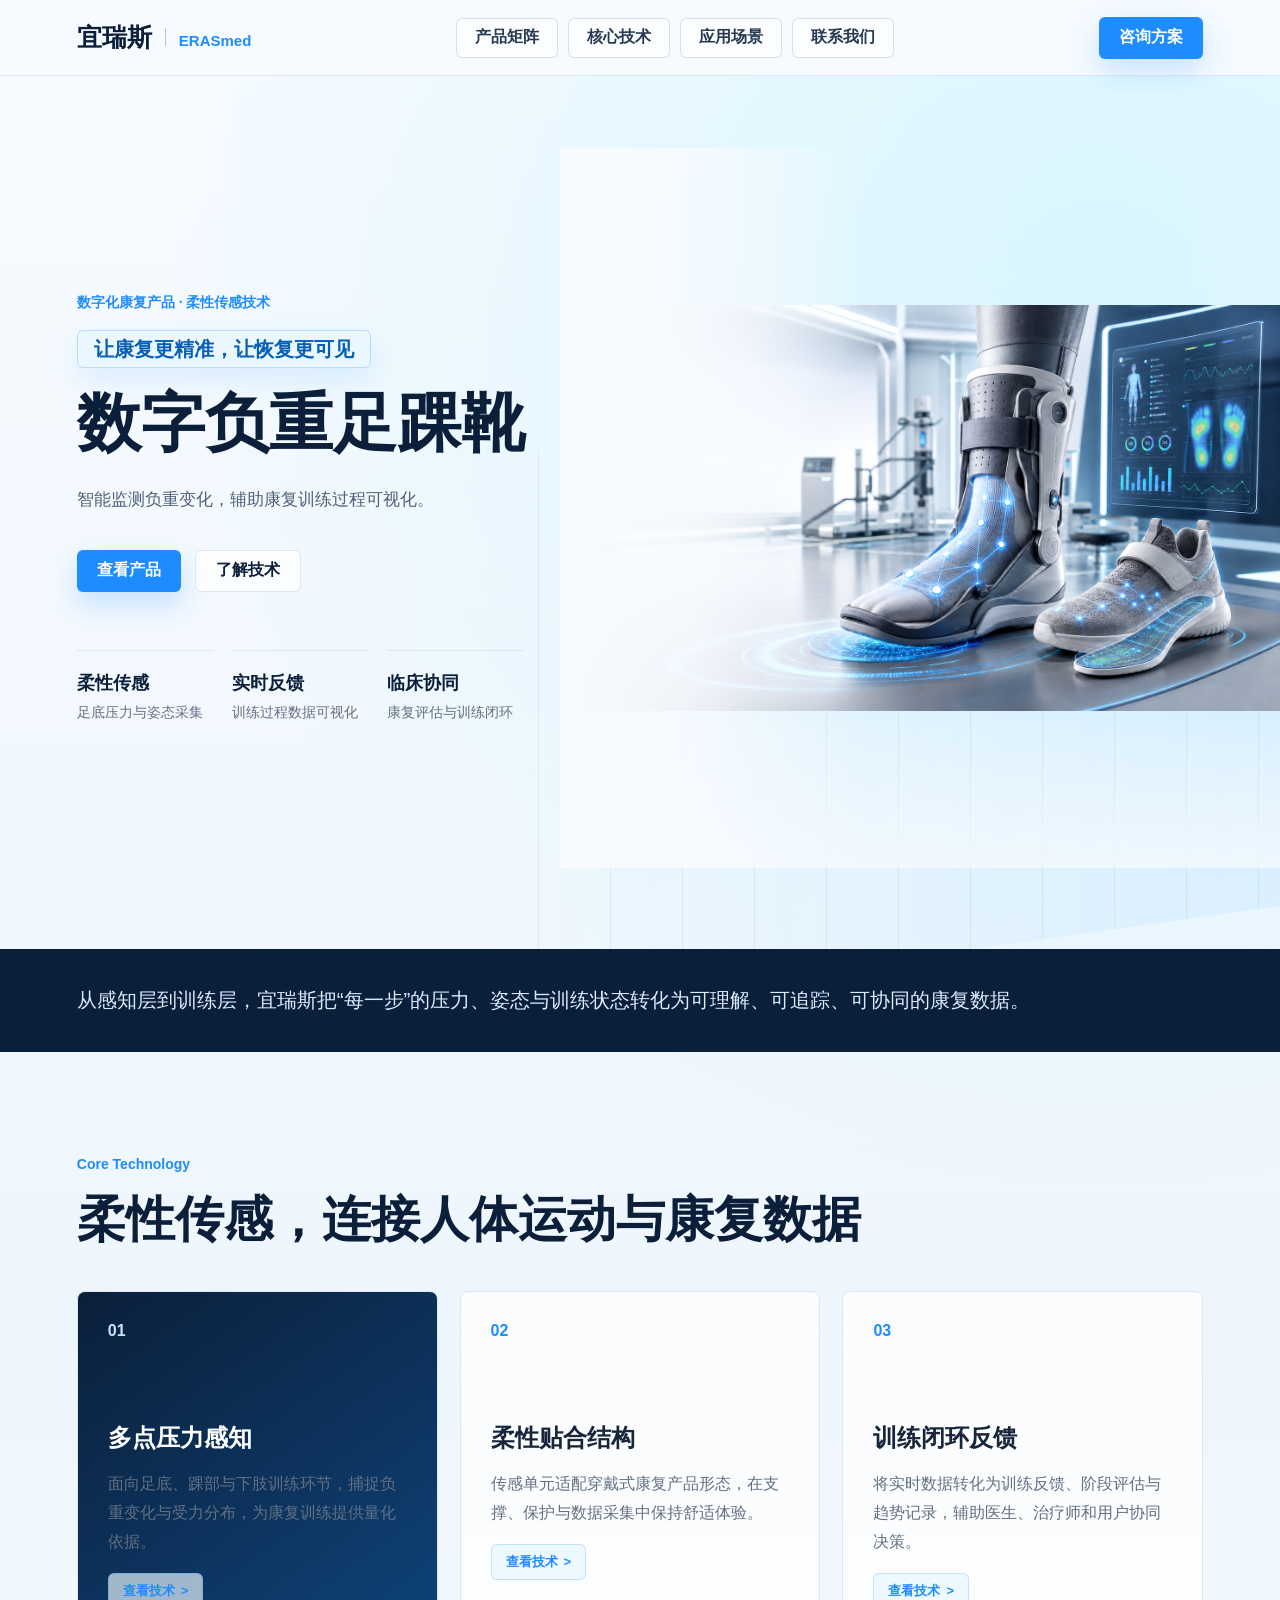
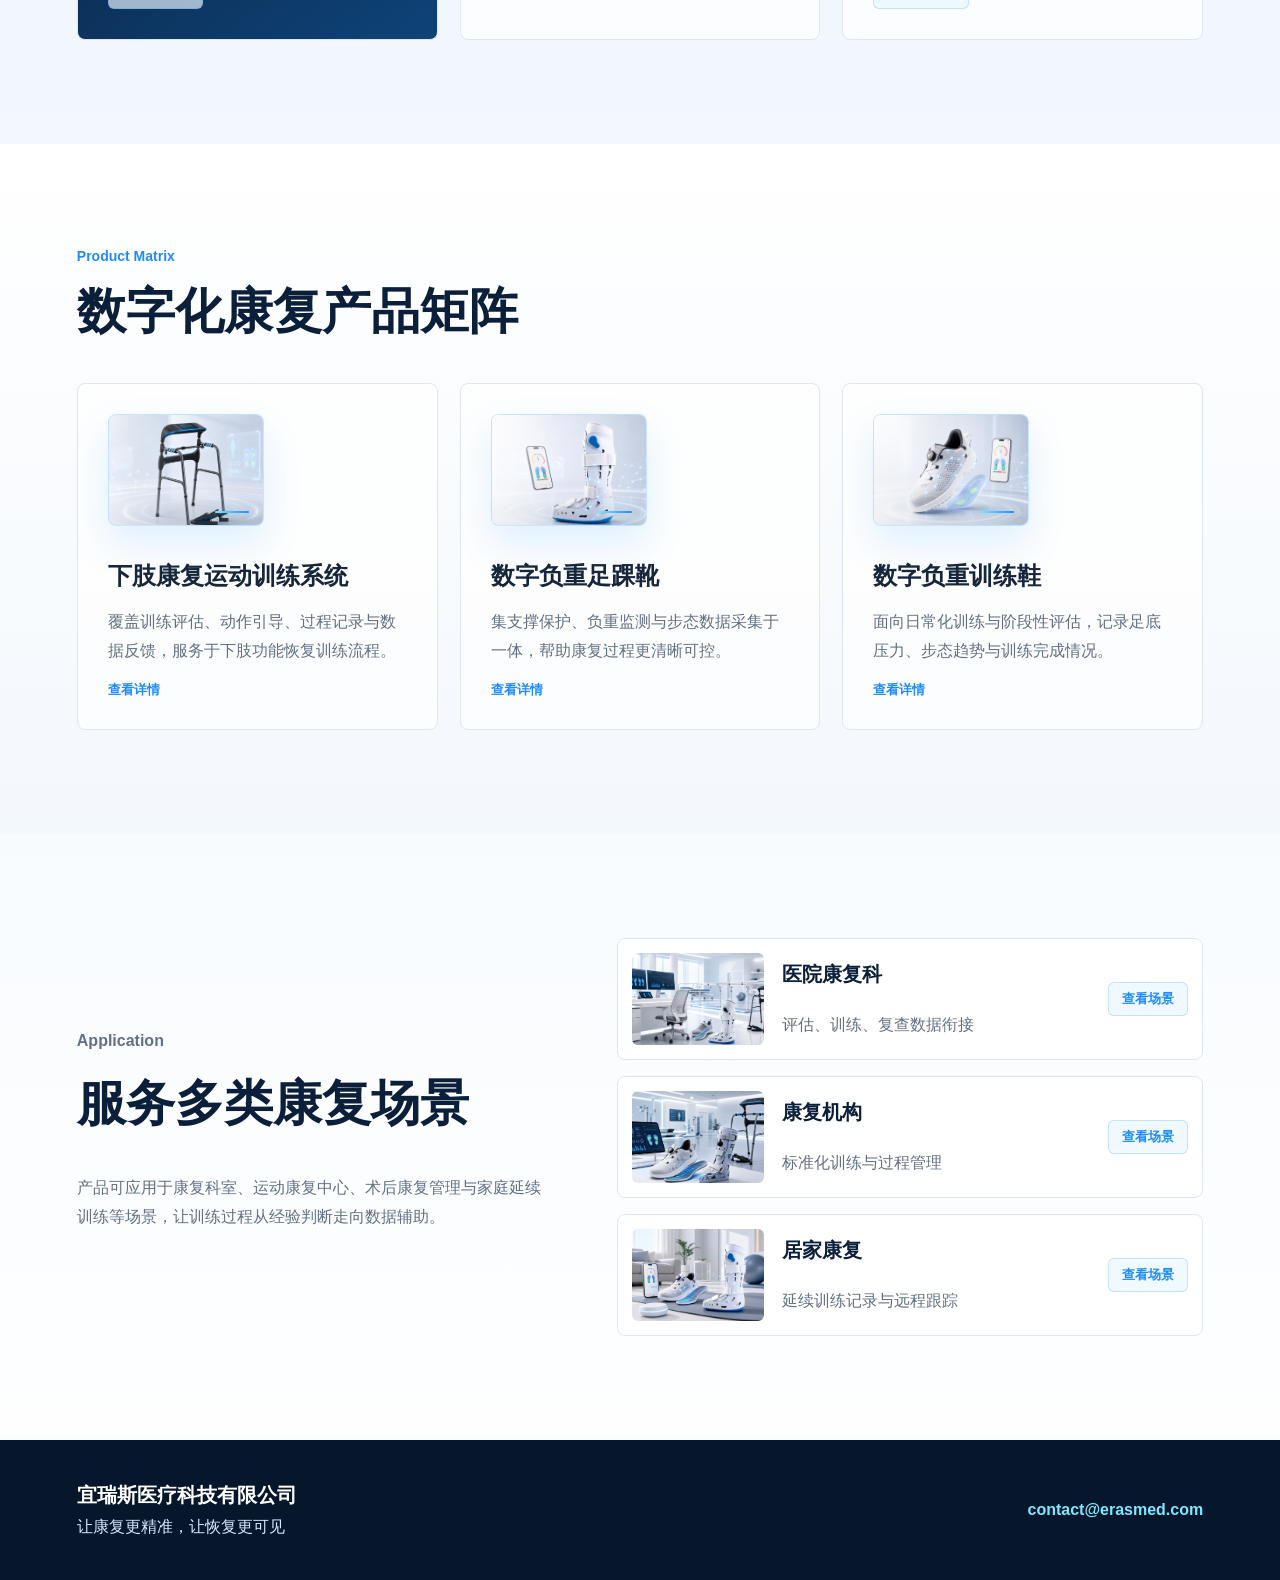
==== commit 4b0142ce: "Add visual scenario action cards" ====
--- a/index.html
+++ b/index.html
@@ -136,9 +136,24 @@
           </p>
         </div>
         <div class="scenario-list">
-          <a href="./scenarios.html#hospital"><strong>医院康复科</strong><span>评估、训练、复查数据衔接</span></a>
-          <a href="./scenarios.html#rehab-center"><strong>康复机构</strong><span>标准化训练与过程管理</span></a>
-          <a href="./scenarios.html#home-rehab"><strong>居家康复</strong><span>延续训练记录与远程跟踪</span></a>
+          <a href="./scenarios.html#hospital">
+            <img src="./assets/scenario-hospital.png" alt="医院康复科场景" />
+            <strong>医院康复科</strong>
+            <span>评估、训练、复查数据衔接</span>
+            <em>查看场景</em>
+          </a>
+          <a href="./scenarios.html#rehab-center">
+            <img src="./assets/scenario-rehab-center.png" alt="康复机构场景" />
+            <strong>康复机构</strong>
+            <span>标准化训练与过程管理</span>
+            <em>查看场景</em>
+          </a>
+          <a href="./scenarios.html#home-rehab">
+            <img src="./assets/scenario-home.png" alt="居家康复场景" />
+            <strong>居家康复</strong>
+            <span>延续训练记录与远程跟踪</span>
+            <em>查看场景</em>
+          </a>
         </div>
       </section>
     </main>
--- a/styles.css
+++ b/styles.css
@@ -435,6 +435,12 @@
   display: inline-flex;
   align-items: center;
   gap: 6px;
+  width: fit-content;
+  min-height: 36px;
+  padding: 0 14px;
+  border: 1px solid rgba(30, 140, 255, 0.22);
+  border-radius: 6px;
+  background: rgba(232, 247, 255, 0.68);
 }
 
 .card-link::after {
@@ -516,21 +522,30 @@
 
 .scenario-list {
   display: grid;
-  gap: 14px;
+  gap: 16px;
 }
 
 .scenario-list a {
-  display: flex;
-  align-items: center;
-  justify-content: space-between;
-  gap: 20px;
-  min-height: 86px;
-  padding: 0 26px;
+  display: grid;
+  grid-template-columns: 132px minmax(0, 1fr) auto;
+  gap: 10px 18px;
+  align-items: center;
+  min-height: 120px;
+  padding: 14px;
   border: 1px solid var(--line);
   border-radius: 8px;
   background: #fff;
 }
 
+.scenario-list img {
+  grid-row: 1 / 3;
+  width: 100%;
+  height: 92px;
+  border-radius: 6px;
+  object-fit: cover;
+  filter: saturate(1.02) contrast(1.01);
+}
+
 .scenario-list strong {
   color: var(--navy);
   font-size: 20px;
@@ -538,6 +553,25 @@
 
 .scenario-list span {
   color: var(--muted);
+  line-height: 1.65;
+}
+
+.scenario-list em {
+  display: inline-flex;
+  align-items: center;
+  justify-content: center;
+  width: fit-content;
+  min-height: 34px;
+  grid-row: 1 / 3;
+  grid-column: 3;
+  padding: 0 13px;
+  color: var(--blue);
+  border: 1px solid rgba(30, 140, 255, 0.22);
+  border-radius: 6px;
+  background: rgba(232, 247, 255, 0.68);
+  font-style: normal;
+  font-size: 13px;
+  font-weight: 800;
 }
 
 .footer {
@@ -775,6 +809,17 @@
   overflow: hidden;
 }
 
+.scenario-page-grid article > img {
+  position: relative;
+  z-index: 1;
+  width: calc(100% + 60px);
+  height: 168px;
+  margin: -30px -30px 26px;
+  object-fit: cover;
+  border-bottom: 1px solid rgba(220, 231, 242, 0.8);
+  filter: saturate(1.02) contrast(1.01);
+}
+
 .scenario-page-grid .card-link {
   position: relative;
   z-index: 1;
@@ -1040,4 +1085,19 @@
     align-items: flex-start;
     flex-direction: column;
   }
-}
+
+  .scenario-list a {
+    grid-template-columns: 1fr;
+  }
+
+  .scenario-list img,
+  .scenario-list em {
+    grid-row: auto;
+    grid-column: auto;
+  }
+
+  .scenario-list img {
+    height: auto;
+    aspect-ratio: 16 / 9;
+  }
+}
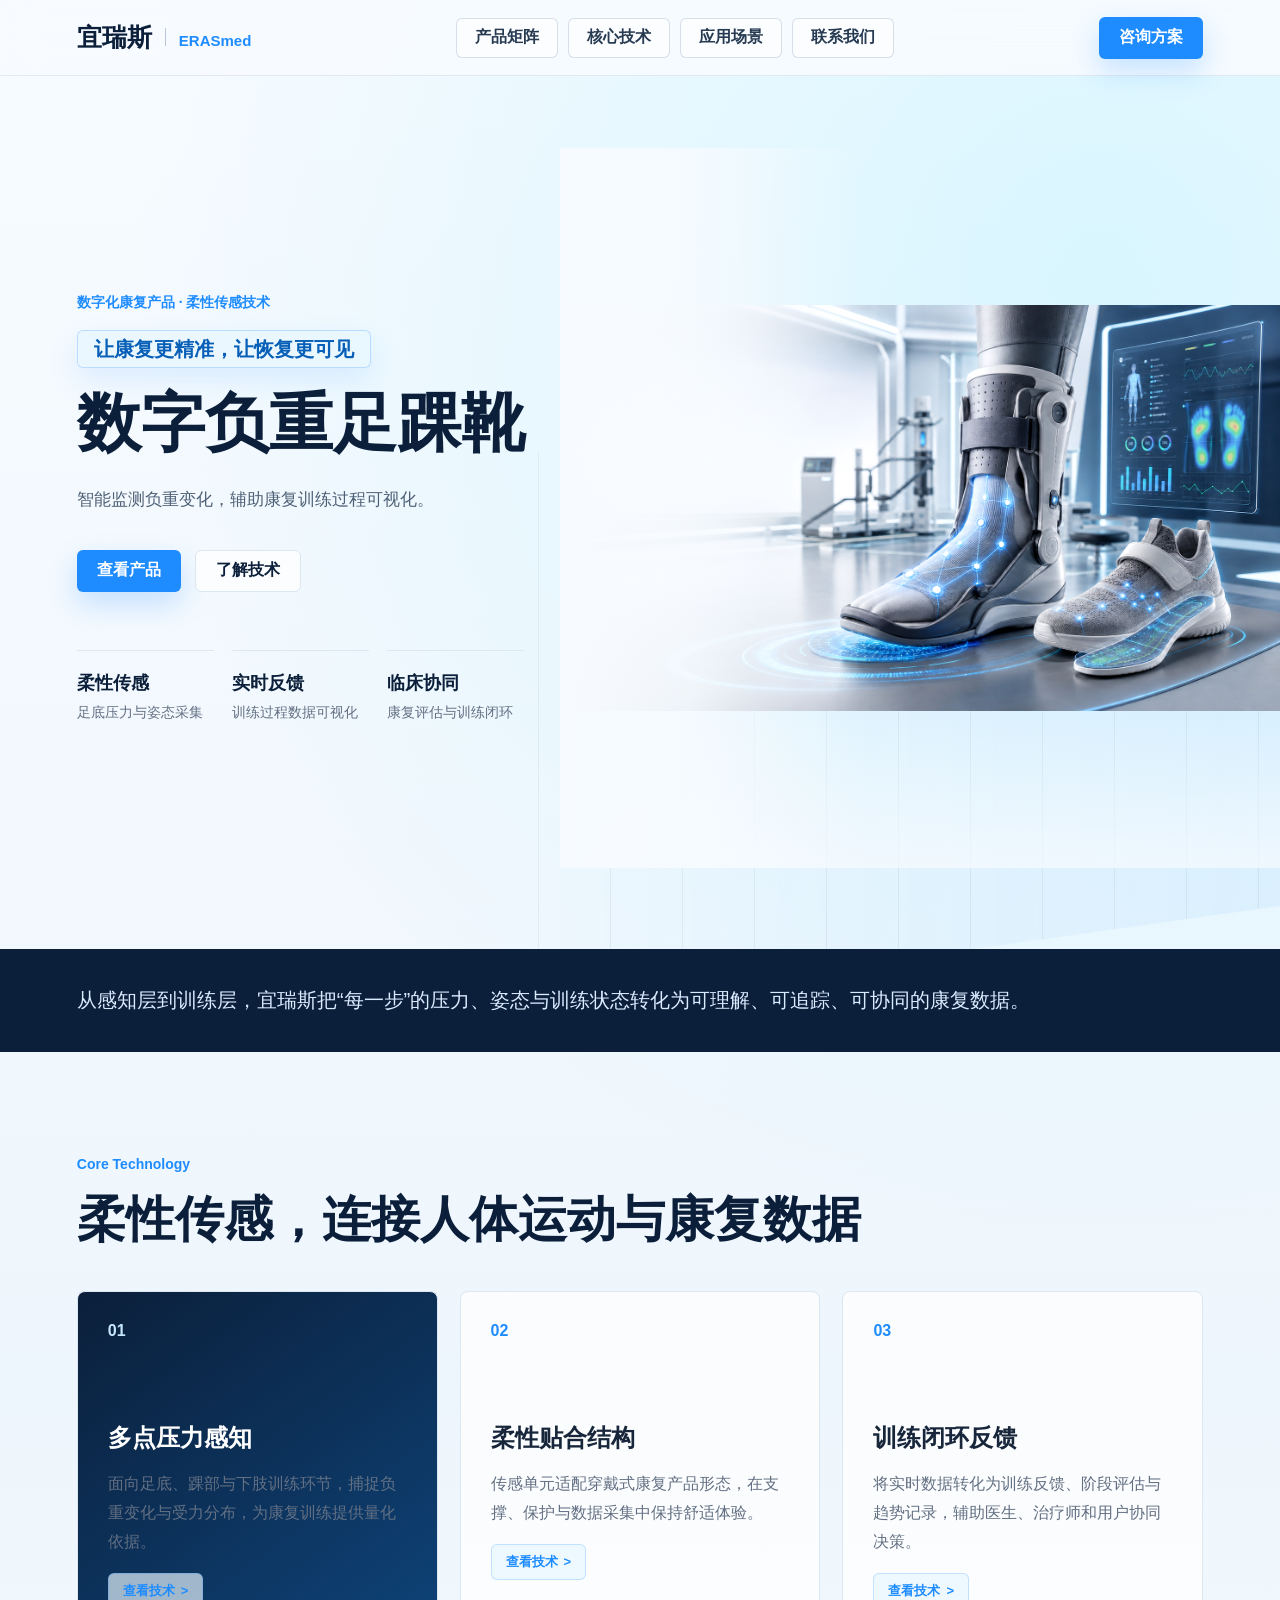
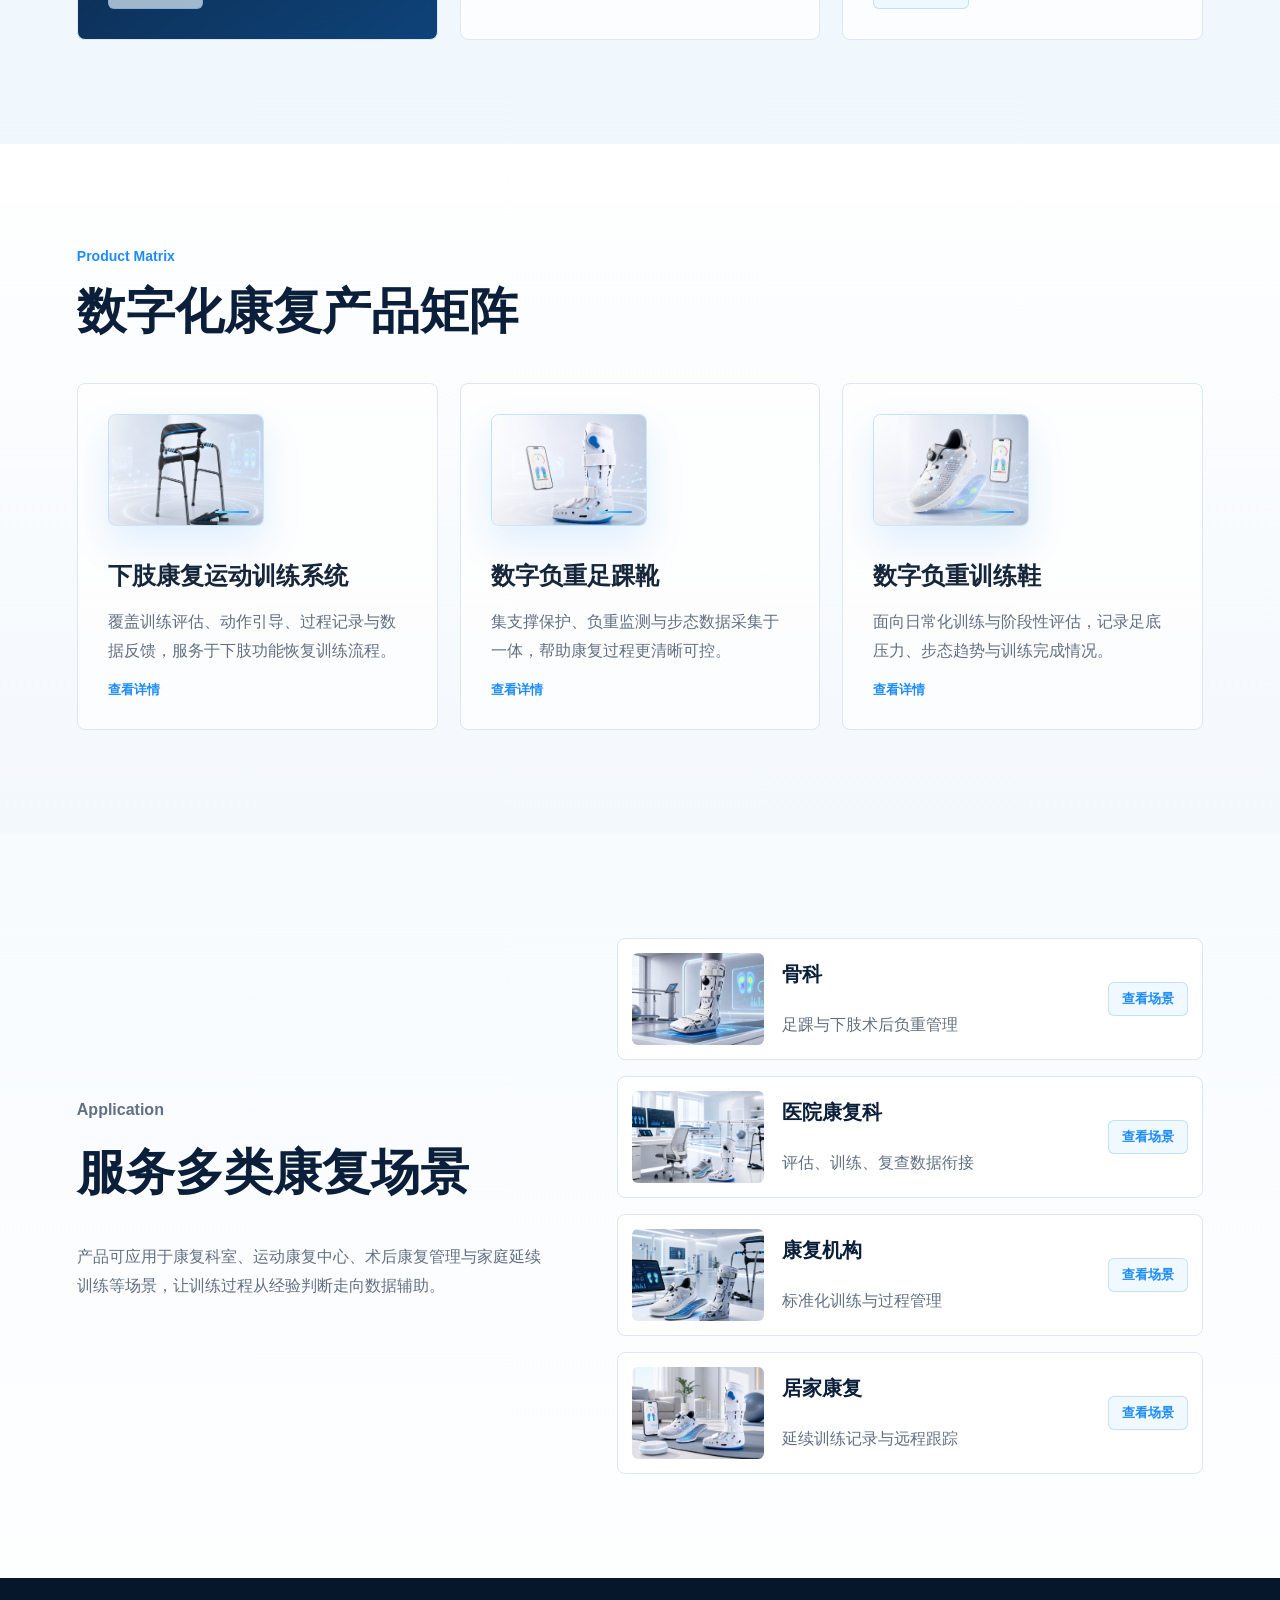
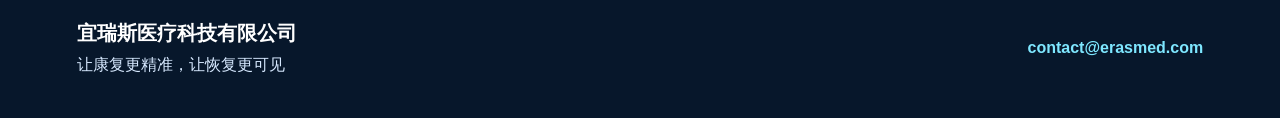
==== commit 367d96c0: "Add orthopedics scenario to homepage" ====
--- a/index.html
+++ b/index.html
@@ -136,6 +136,12 @@
           </p>
         </div>
         <div class="scenario-list">
+          <a href="./scenarios.html#orthopedics">
+            <img src="./assets/scenario-orthopedics.png" alt="骨科康复场景" />
+            <strong>骨科</strong>
+            <span>足踝与下肢术后负重管理</span>
+            <em>查看场景</em>
+          </a>
           <a href="./scenarios.html#hospital">
             <img src="./assets/scenario-hospital.png" alt="医院康复科场景" />
             <strong>医院康复科</strong>
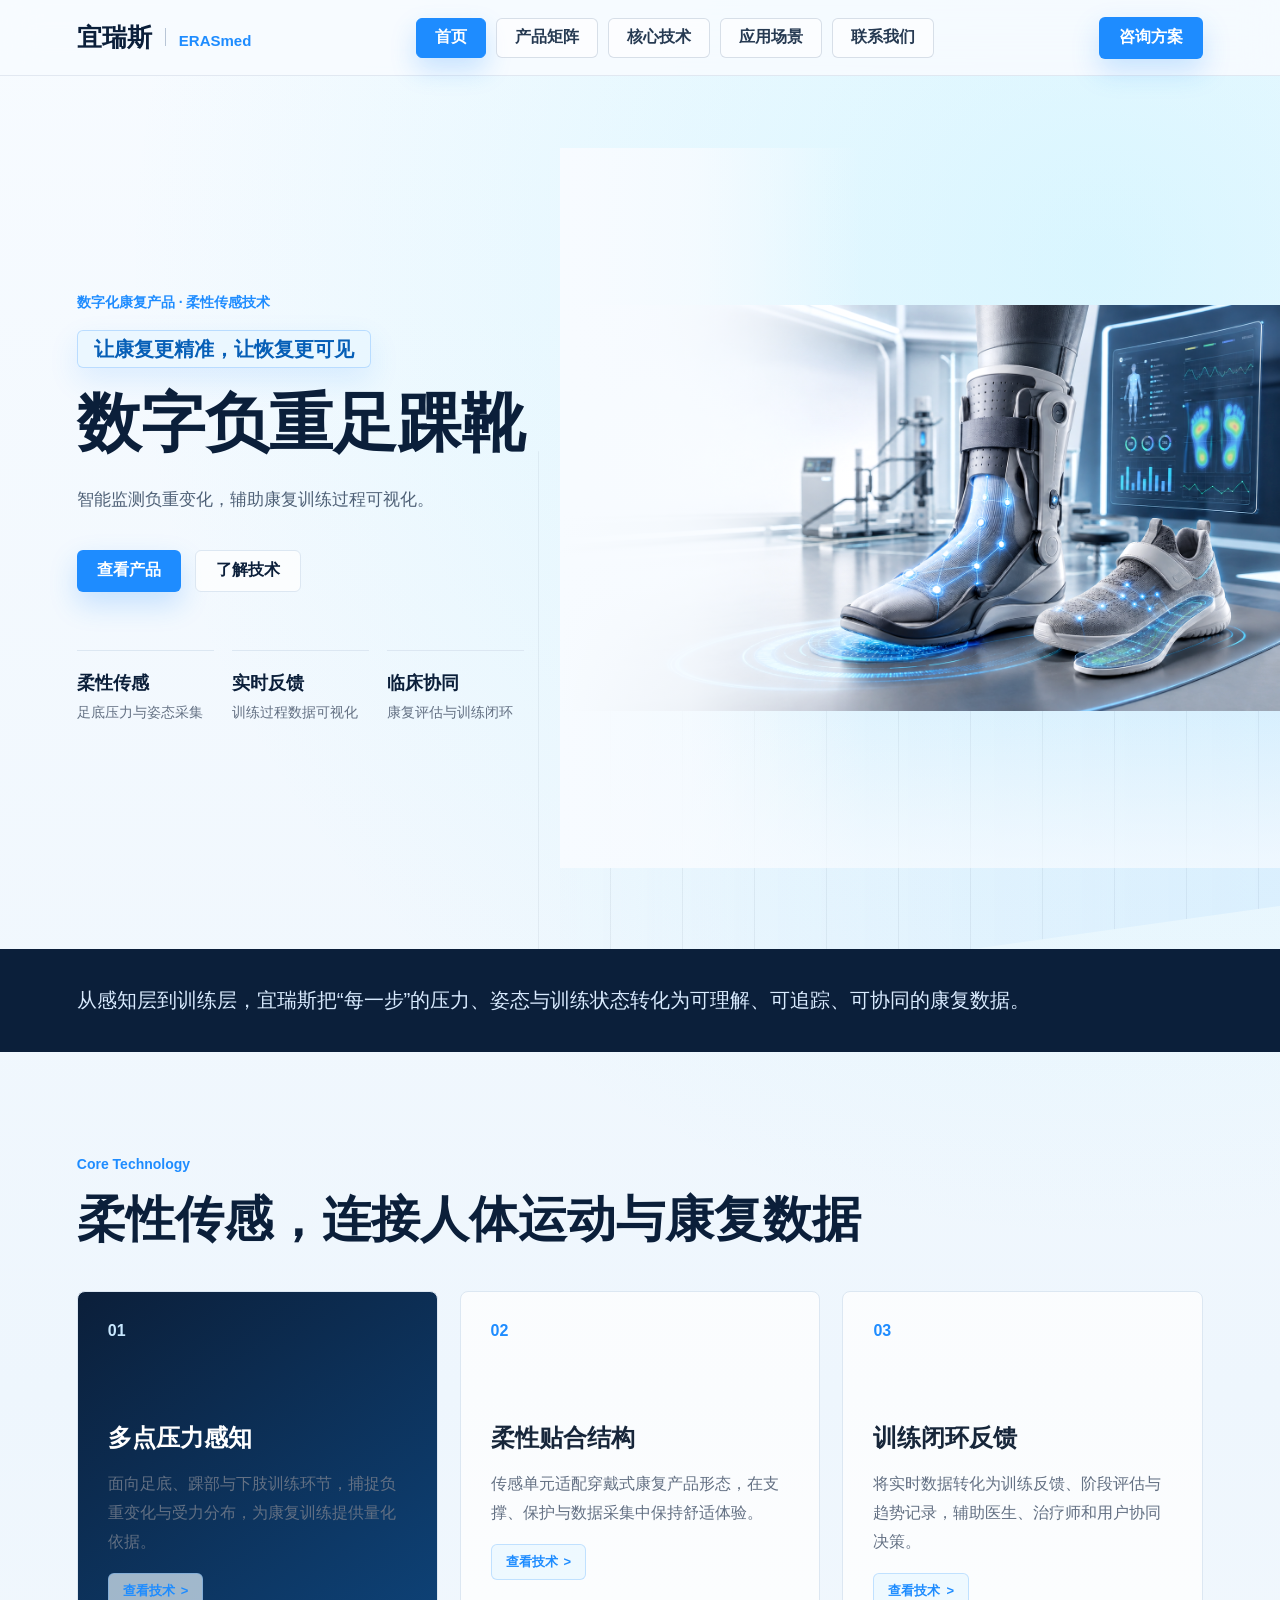
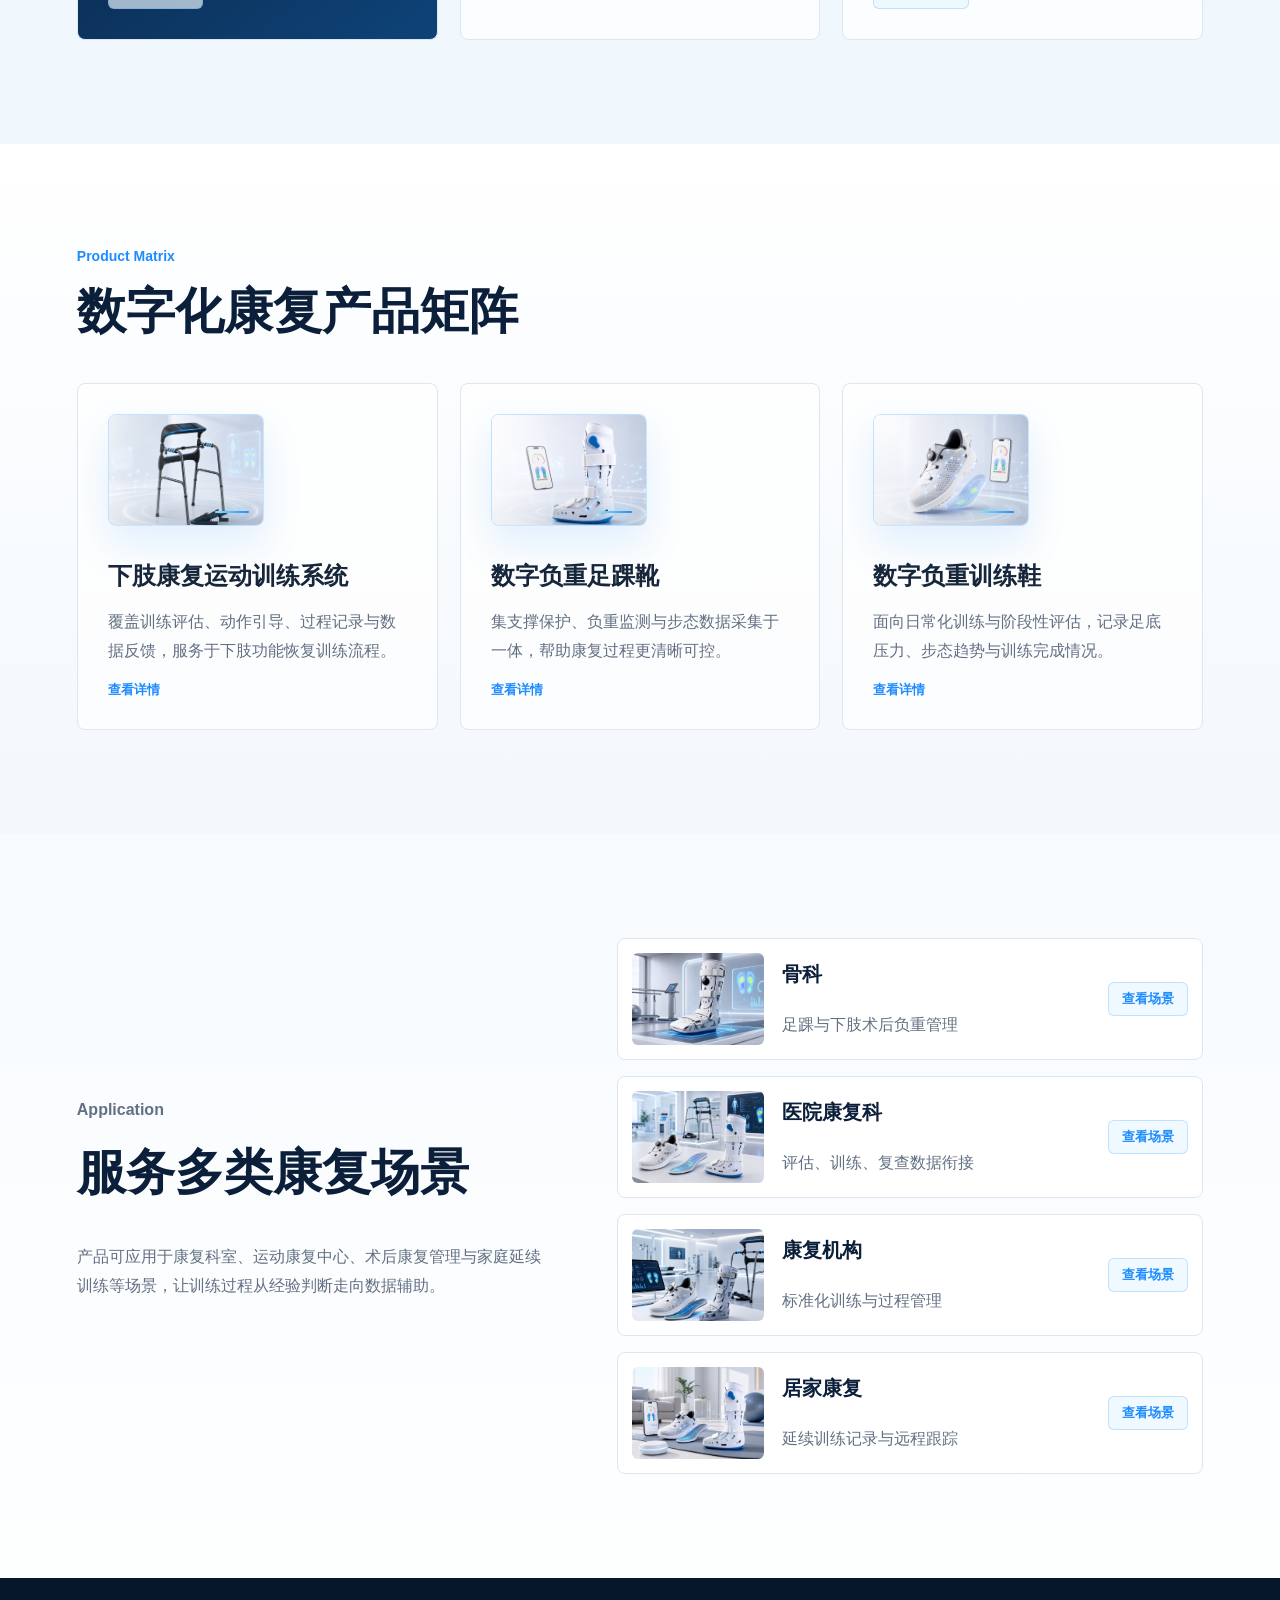
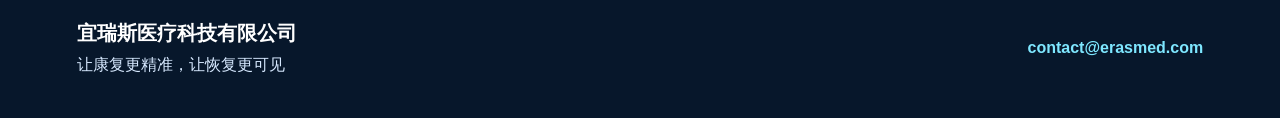
==== commit 8722d373: "Add homepage navigation link" ====
--- a/index.html
+++ b/index.html
@@ -19,6 +19,7 @@
         <span class="brand-en">ERASmed</span>
       </a>
       <nav class="nav" aria-label="主导航">
+        <a class="active" href="./index.html">首页</a>
         <a href="./products.html">产品矩阵</a>
         <a href="./technology.html">核心技术</a>
         <a href="./scenarios.html">应用场景</a>
--- a/styles.css
+++ b/styles.css
@@ -703,17 +703,77 @@
 }
 
 .product-page-hero {
+  position: relative;
   min-height: 530px;
+  overflow: hidden;
+  background: linear-gradient(90deg, #f7fbff 0%, #eefaff 100%);
+}
+
+.product-page-copy {
+  position: relative;
+  z-index: 2;
+}
+
+.product-page-visual {
+  position: absolute;
+  inset: 0 0 0 auto;
+  z-index: 1;
+  width: 62%;
+  overflow: hidden;
+}
+
+.product-page-visual::before {
+  content: "";
+  position: absolute;
+  inset: 0;
+  z-index: 2;
   background:
-    linear-gradient(
-      90deg,
-      rgba(247, 251, 255, 0.98) 0%,
-      rgba(247, 251, 255, 0.96) 28%,
-      rgba(247, 251, 255, 0.82) 46%,
-      rgba(247, 251, 255, 0.48) 68%,
-      rgba(247, 251, 255, 0.14) 100%
-    ),
-    url("./assets/product-hero.png") center right / contain no-repeat;
+    linear-gradient(90deg, #f7fbff 0%, rgba(247, 251, 255, 0.82) 24%, rgba(247, 251, 255, 0.22) 48%, transparent 72%),
+    linear-gradient(180deg, rgba(247, 251, 255, 0.06), rgba(247, 251, 255, 0.28));
+}
+
+.product-page-visual img {
+  width: 100%;
+  height: 100%;
+  object-fit: cover;
+  object-position: center;
+}
+
+.technology-page-hero {
+  position: relative;
+  min-height: 530px;
+  overflow: hidden;
+  background: linear-gradient(90deg, #f7fbff 0%, #ecfaff 100%);
+}
+
+.technology-page-copy {
+  position: relative;
+  z-index: 2;
+}
+
+.technology-page-visual {
+  position: absolute;
+  inset: 0 0 0 auto;
+  z-index: 1;
+  width: 60%;
+  overflow: hidden;
+}
+
+.technology-page-visual::before {
+  content: "";
+  position: absolute;
+  inset: 0;
+  z-index: 2;
+  background:
+    linear-gradient(90deg, #f7fbff 0%, rgba(247, 251, 255, 0.78) 28%, rgba(247, 251, 255, 0.18) 56%, transparent 82%),
+    linear-gradient(180deg, rgba(247, 251, 255, 0.06), rgba(247, 251, 255, 0.22));
+}
+
+.technology-page-visual img {
+  width: 100%;
+  height: 100%;
+  object-fit: cover;
+  object-position: center;
 }
 
 .product-detail-list {
@@ -806,6 +866,8 @@
 
 .scenario-page-grid article {
   position: relative;
+  display: flex;
+  flex-direction: column;
   overflow: hidden;
 }
 
@@ -823,7 +885,7 @@
 .scenario-page-grid .card-link {
   position: relative;
   z-index: 1;
-  margin-top: 24px;
+  margin-top: auto;
 }
 
 .scenario-page-grid article::after {
@@ -842,6 +904,10 @@
   white-space: nowrap;
 }
 
+.scenario-page-grid p {
+  margin-bottom: 28px;
+}
+
 .contact-hero {
   background:
     linear-gradient(90deg, rgba(247, 251, 255, 0.98) 0%, rgba(232, 248, 255, 0.94) 100%);
@@ -970,6 +1036,45 @@
       url("./assets/product-hero.png") center right / cover no-repeat;
   }
 
+  .product-page-hero {
+    background:
+      linear-gradient(90deg, rgba(247, 251, 255, 0.98) 0%, rgba(247, 251, 255, 0.92) 100%);
+  }
+
+  .product-page-visual {
+    width: 100%;
+    opacity: 0.32;
+  }
+
+  .product-page-visual::before {
+    background:
+      linear-gradient(90deg, rgba(247, 251, 255, 0.96), rgba(247, 251, 255, 0.66)),
+      linear-gradient(180deg, rgba(247, 251, 255, 0.1), rgba(247, 251, 255, 0.76));
+  }
+
+  .product-page-visual img {
+    object-position: 62% center;
+  }
+
+  .technology-page-hero {
+    background: linear-gradient(90deg, rgba(247, 251, 255, 0.98) 0%, rgba(247, 251, 255, 0.92) 100%);
+  }
+
+  .technology-page-visual {
+    width: 100%;
+    opacity: 0.34;
+  }
+
+  .technology-page-visual::before {
+    background:
+      linear-gradient(90deg, rgba(247, 251, 255, 0.96), rgba(247, 251, 255, 0.68)),
+      linear-gradient(180deg, rgba(247, 251, 255, 0.12), rgba(247, 251, 255, 0.78));
+  }
+
+  .technology-page-visual img {
+    object-position: 62% center;
+  }
+
   .page-hero h1 {
     max-width: 100%;
     font-size: clamp(34px, 8.8vw, 46px);
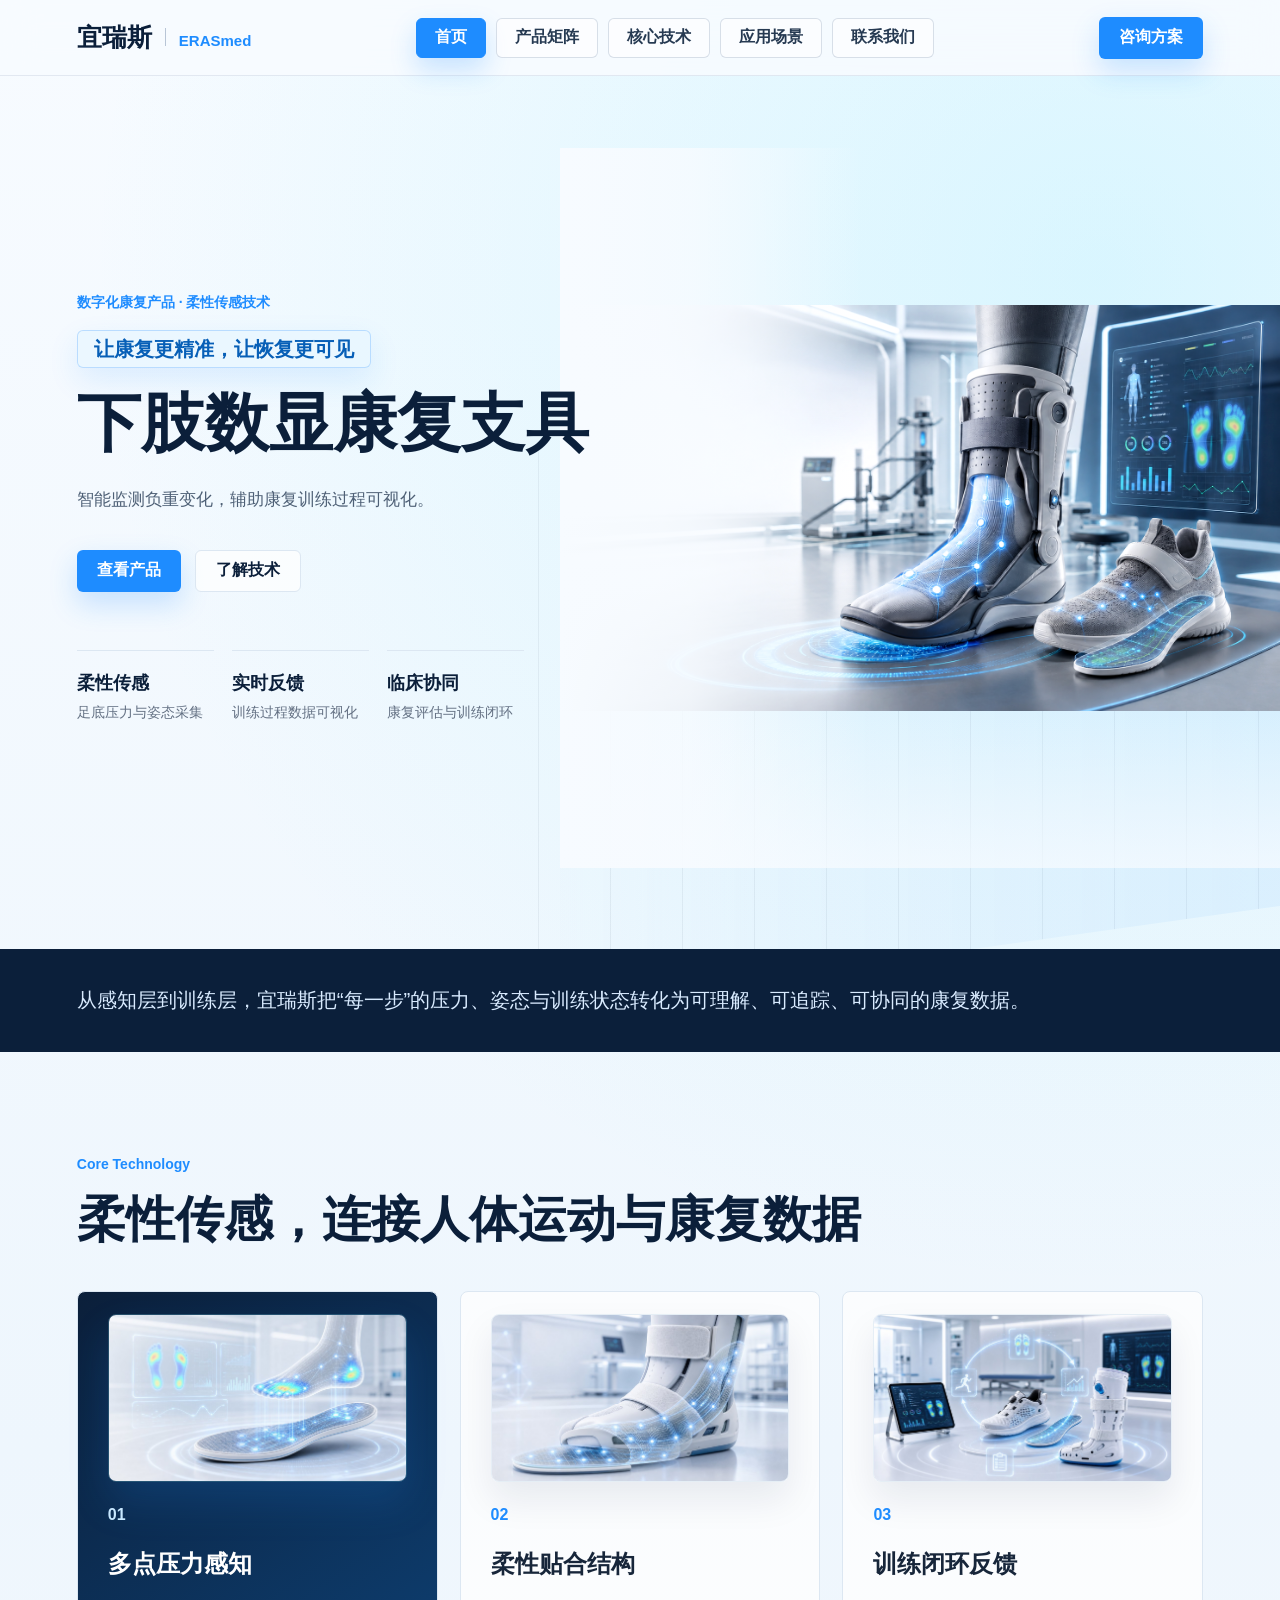
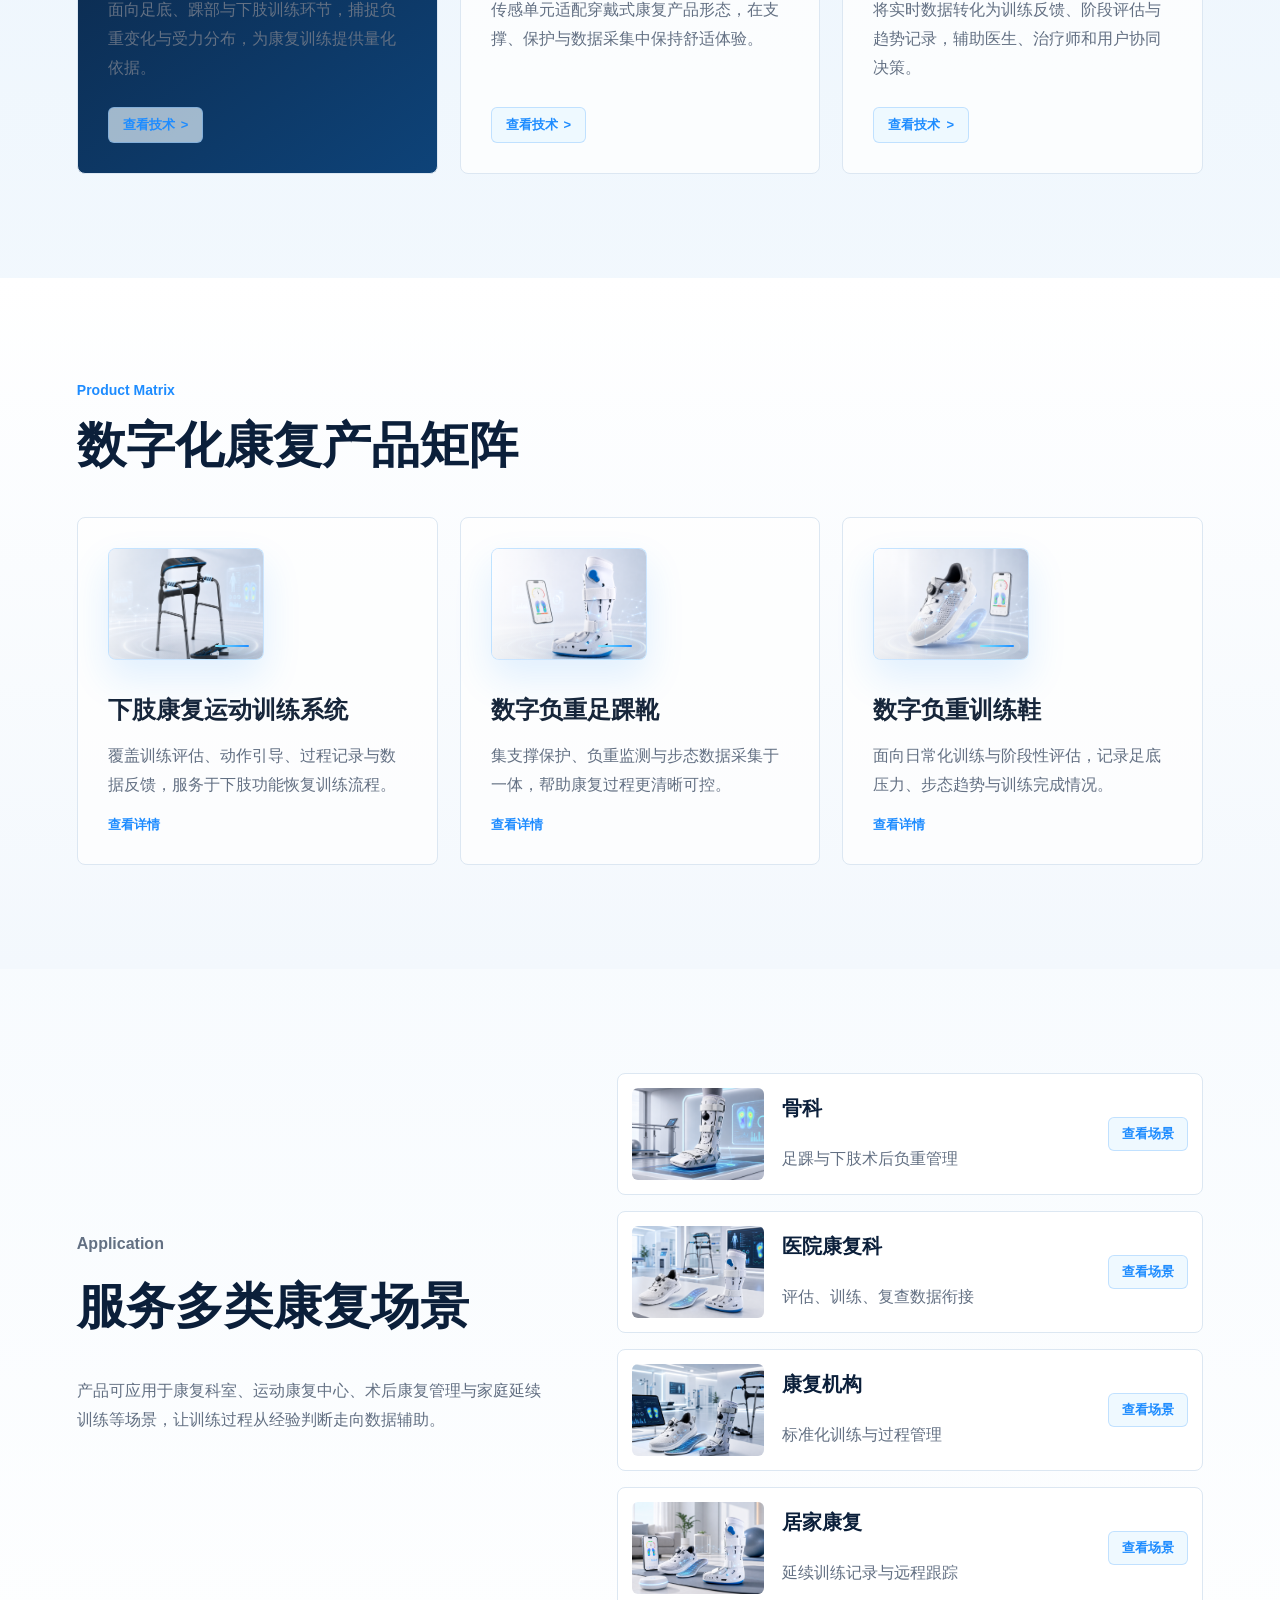
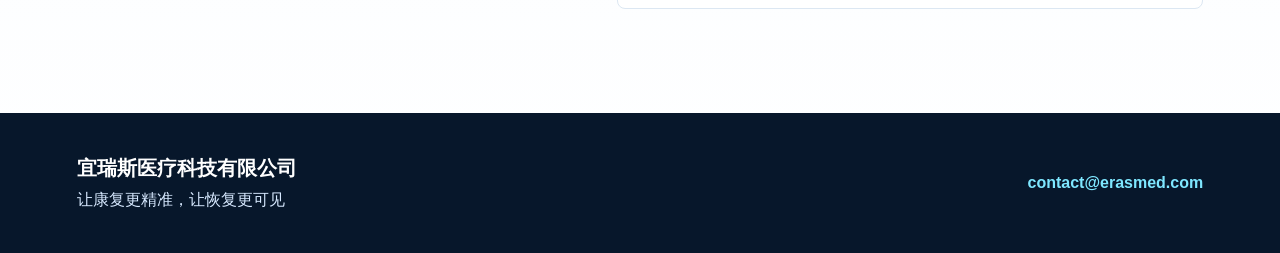
==== commit 7097dcc5: "Add Image2 visuals to technology cards" ====
--- a/index.html
+++ b/index.html
@@ -33,7 +33,7 @@
         <div class="hero-copy">
           <p class="eyebrow">数字化康复产品 · 柔性传感技术</p>
           <p class="hero-slogan">让康复更精准，让恢复更可见</p>
-          <h1>数字负重足踝靴</h1>
+          <h1>下肢数显康复支具</h1>
           <p class="hero-text">
             智能监测负重变化，辅助康复训练过程可视化。
           </p>
@@ -75,18 +75,21 @@
         </div>
         <div class="tech-layout">
           <a class="tech-card primary-tech action-card" href="./technology.html#sensor-layer">
+            <img class="tech-card-image" src="./assets/tech-card-pressure.jpg" alt="多点压力感知" />
             <span class="card-index">01</span>
             <h3>多点压力感知</h3>
             <p>面向足底、踝部与下肢训练环节，捕捉负重变化与受力分布，为康复训练提供量化依据。</p>
             <span class="card-link">查看技术</span>
           </a>
           <a class="tech-card action-card" href="./technology.html#sensor-layer">
+            <img class="tech-card-image" src="./assets/tech-card-flexible.jpg" alt="柔性贴合结构" />
             <span class="card-index">02</span>
             <h3>柔性贴合结构</h3>
             <p>传感单元适配穿戴式康复产品形态，在支撑、保护与数据采集中保持舒适体验。</p>
             <span class="card-link">查看技术</span>
           </a>
           <a class="tech-card action-card" href="./technology.html#closed-loop">
+            <img class="tech-card-image" src="./assets/tech-card-feedback.jpg" alt="训练闭环反馈" />
             <span class="card-index">03</span>
             <h3>训练闭环反馈</h3>
             <p>将实时数据转化为训练反馈、阶段评估与趋势记录，辅助医生、治疗师和用户协同决策。</p>
--- a/styles.css
+++ b/styles.css
@@ -349,6 +349,27 @@
   background: rgba(255, 255, 255, 0.74);
 }
 
+.tech-card {
+  display: flex;
+  flex-direction: column;
+  min-height: 430px;
+}
+
+.tech-card-image {
+  width: 100%;
+  aspect-ratio: 16 / 9;
+  margin: -8px 0 24px;
+  border: 1px solid rgba(220, 231, 242, 0.68);
+  border-radius: 8px;
+  object-fit: cover;
+  box-shadow: 0 18px 36px rgba(11, 31, 58, 0.08);
+}
+
+.primary-tech .tech-card-image {
+  border-color: rgba(126, 231, 255, 0.22);
+  box-shadow: 0 20px 42px rgba(30, 140, 255, 0.16);
+}
+
 .action-card,
 .detail-grid a,
 .scenario-list a,
@@ -385,9 +406,13 @@
 
 .card-index {
   display: block;
-  margin-bottom: 82px;
+  margin-bottom: 48px;
   color: var(--blue);
   font-weight: 900;
+}
+
+.tech-card .card-index {
+  margin-bottom: 24px;
 }
 
 .primary-tech .card-index,
@@ -408,6 +433,14 @@
   color: var(--muted);
   font-size: 16px;
   line-height: 1.8;
+}
+
+.tech-card p {
+  margin-bottom: 24px;
+}
+
+.tech-card .card-link {
+  margin-top: auto;
 }
 
 .primary-tech h3 {
